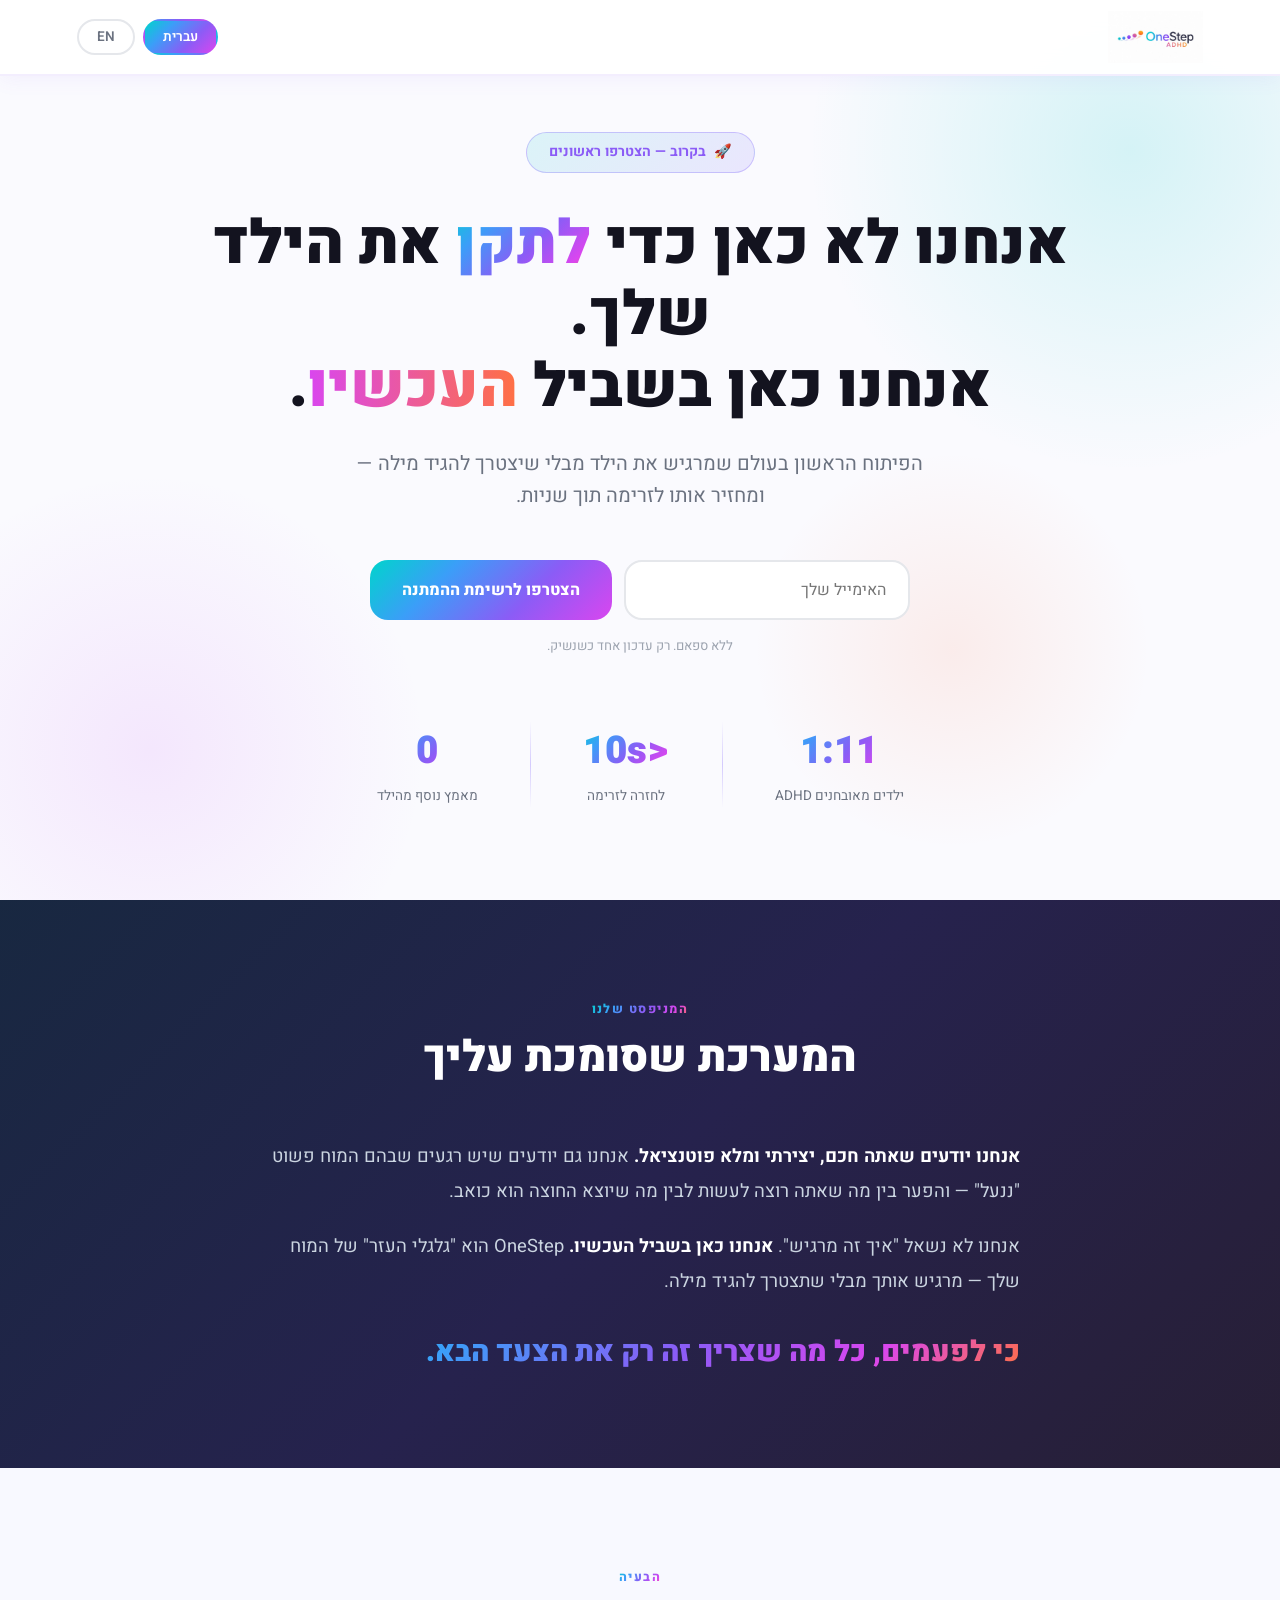
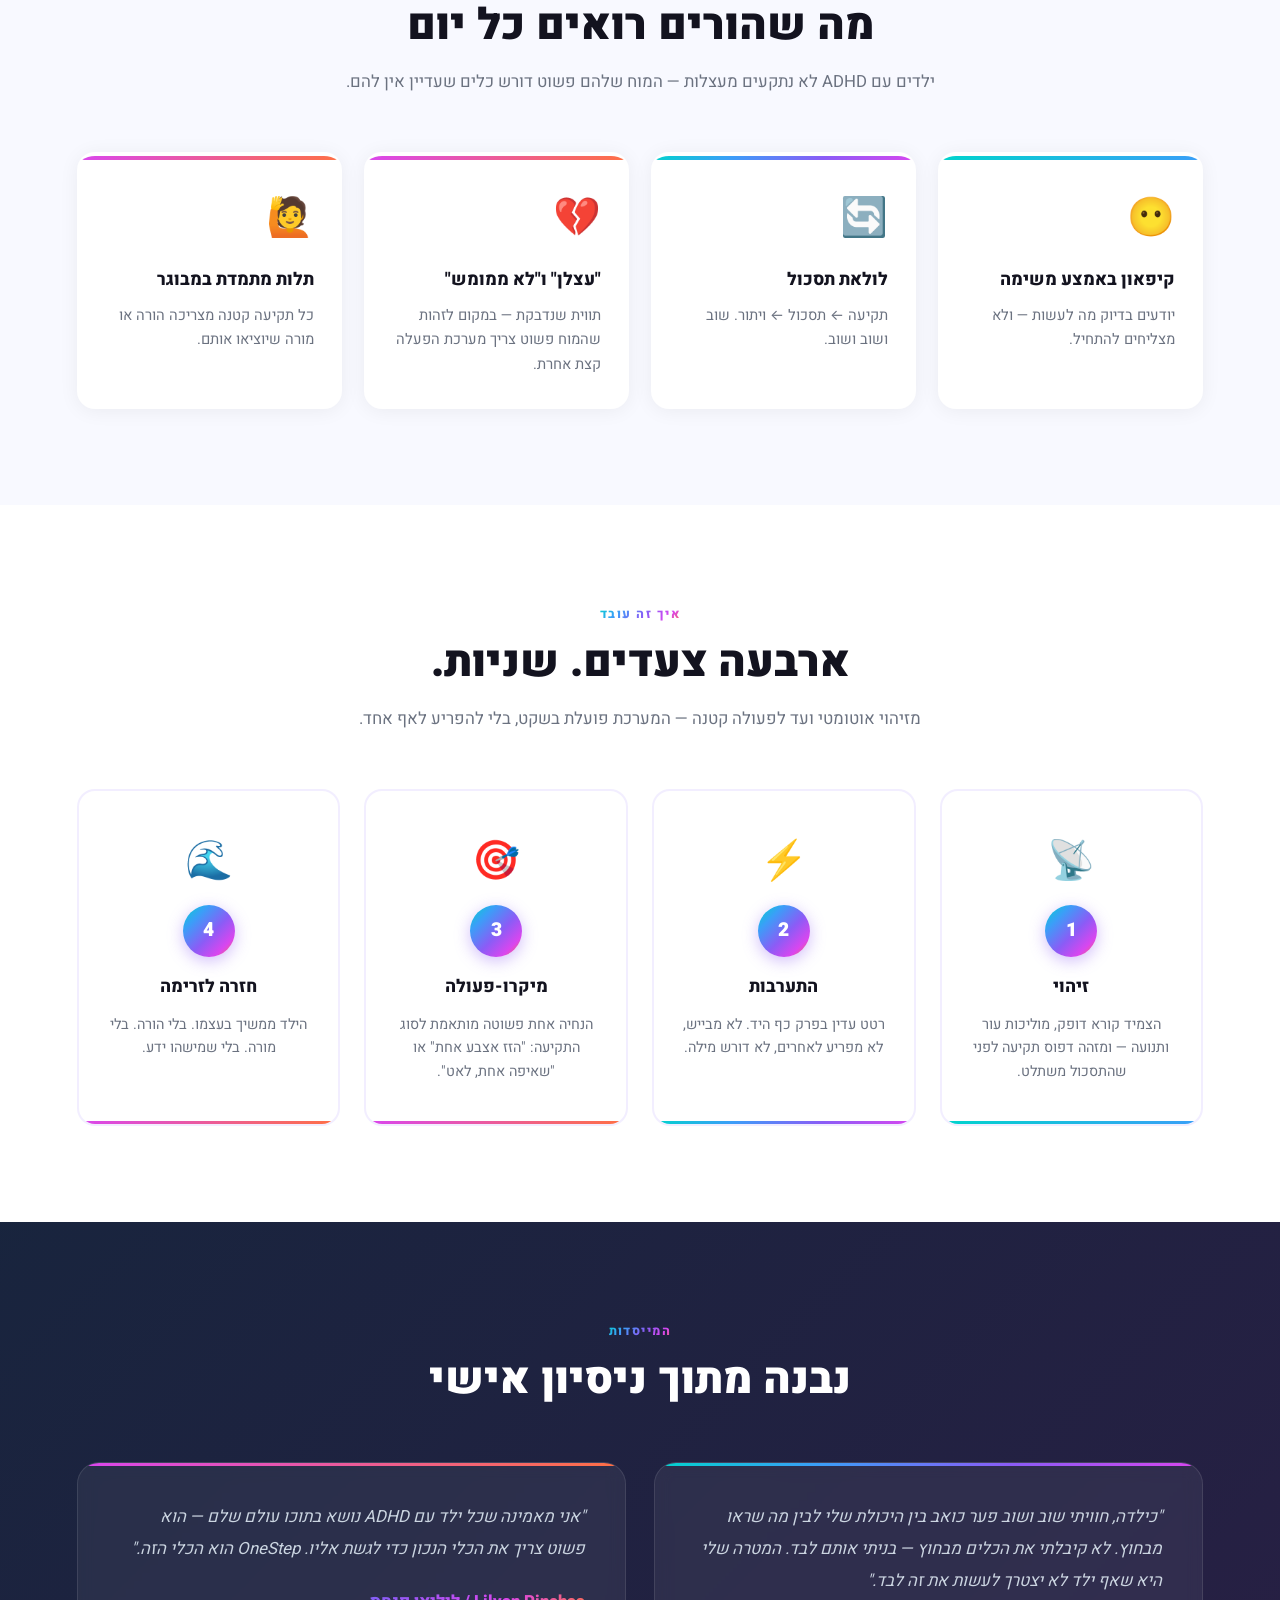
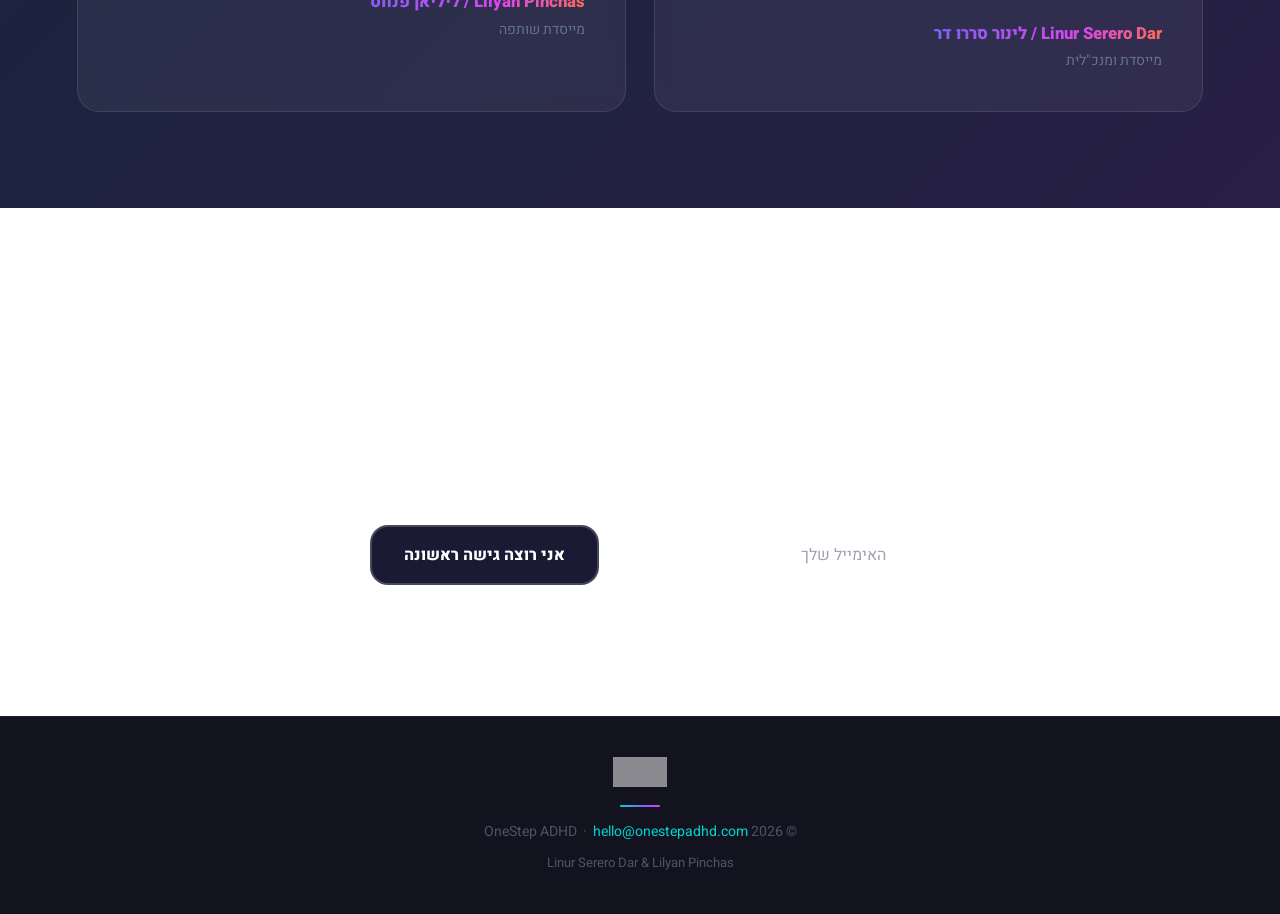
==== website/index.html @ 9c04b4df "Initial commit: OneStep ADHD website and stuckness score algorithm Made-with: Cursor" ====
<!DOCTYPE html>
<html lang="he" dir="rtl">
<head>
  <meta charset="UTF-8" />
  <meta name="viewport" content="width=device-width, initial-scale=1.0" />
  <title>OneStep ADHD — הדחיפה הקטנה שמשנה הכל</title>
  <meta name="description" content="הפיתוח הראשון בעולם שמרגיש את הילד שלך מבלי שיצטרך להגיד מילה." />
  <link rel="preconnect" href="https://fonts.googleapis.com" />
  <link rel="preconnect" href="https://fonts.gstatic.com" crossorigin />
  <link href="https://fonts.googleapis.com/css2?family=Heebo:wght@300;400;600;700;800;900&family=Inter:wght@300;400;600;700;800;900&display=swap" rel="stylesheet" />
  <style>
    *, *::before, *::after { box-sizing: border-box; margin: 0; padding: 0; }

    :root {
      /* Exact logo dot spectrum: teal → blue → purple → magenta → orange */
      --teal:    #00D4CC;
      --blue:    #3B9EF8;
      --purple:  #8B5CF6;
      --magenta: #D946EF;
      --orange:  #FF7043;

      /* Logo text colors */
      --logo-one:  #00D4CC;   /* "One" */
      --logo-step: #2D2D4E;   /* "Step" */
      --logo-adhd: linear-gradient(90deg, #D946EF, #FF7043); /* "ADHD" */

      /* Gradients */
      --grad-main:   linear-gradient(135deg, var(--teal) 0%, var(--blue) 30%, var(--purple) 65%, var(--magenta) 100%);
      --grad-warm:   linear-gradient(135deg, var(--magenta) 0%, var(--orange) 100%);
      --grad-adhd:   linear-gradient(90deg,  var(--magenta), var(--orange));
      --grad-cool:   linear-gradient(135deg, var(--teal) 0%, var(--blue) 100%);
      --grad-text:   linear-gradient(135deg, var(--teal), var(--purple), var(--magenta));
      --grad-full:   linear-gradient(135deg, var(--teal) 0%, var(--blue) 25%, var(--purple) 55%, var(--magenta) 80%, var(--orange) 100%);

      --dark:   #13131F;
      --navy:   #1A1A35;
      --gray:   #6B7280;
      --light:  #F8F9FF;
      --white:  #FFFFFF;
      --radius: 18px;
      --shadow: 0 8px 40px rgba(139,92,246,.22);
    }

    html { scroll-behavior: smooth; }

    body {
      font-family: 'Heebo', 'Inter', sans-serif;
      background: var(--white);
      color: var(--dark);
      line-height: 1.6;
      overflow-x: hidden;
    }

    /* ── UTILS ────────────────────────────── */
    .grad-text {
      background: var(--grad-text);
      -webkit-background-clip: text;
      -webkit-text-fill-color: transparent;
      background-clip: text;
    }
    .adhd-text {
      background: var(--grad-adhd);
      -webkit-background-clip: text;
      -webkit-text-fill-color: transparent;
      background-clip: text;
    }
    .full-text {
      background: var(--grad-full);
      -webkit-background-clip: text;
      -webkit-text-fill-color: transparent;
      background-clip: text;
    }

    /* ── NAV ──────────────────────────────── */
    nav {
      position: fixed; top: 0; left: 0; right: 0;
      background: rgba(255,255,255,.97);
      backdrop-filter: blur(16px);
      border-bottom: 2px solid rgba(139,92,246,.1);
      z-index: 100;
      padding: 0 6%;
      height: 76px;
      display: flex;
      align-items: center;
      justify-content: space-between;
      box-shadow: 0 2px 20px rgba(139,92,246,.08);
    }
    .logo-wrap img { height: 52px; display: block; }
    .lang-toggle { display: flex; gap: 8px; }
    .lang-btn {
      padding: 6px 18px;
      border-radius: 20px;
      border: 2px solid #E5E7EB;
      background: transparent;
      font-size: .85rem;
      cursor: pointer;
      font-family: inherit;
      font-weight: 600;
      transition: all .2s;
      color: var(--gray);
    }
    .lang-btn.active {
      background: var(--grad-main);
      border-color: transparent;
      color: #fff;
    }

    /* ── HERO ─────────────────────────────── */
    .hero {
      min-height: 100vh;
      display: flex;
      flex-direction: column;
      align-items: center;
      justify-content: center;
      text-align: center;
      padding: 120px 6% 80px;
      position: relative;
      overflow: hidden;
      background: #fafafe;
    }

    /* Colourful blobs */
    .hero::before {
      content: '';
      position: absolute;
      width: 700px; height: 700px;
      border-radius: 50%;
      background: radial-gradient(circle, rgba(0,201,200,.15) 0%, transparent 65%);
      top: -200px; right: -200px;
      pointer-events: none;
    }
    .hero::after {
      content: '';
      position: absolute;
      width: 600px; height: 600px;
      border-radius: 50%;
      background: radial-gradient(circle, rgba(200,92,245,.12) 0%, transparent 65%);
      bottom: -150px; left: -150px;
      pointer-events: none;
    }
    .blob-orange {
      position: absolute;
      width: 400px; height: 400px;
      border-radius: 50%;
      background: radial-gradient(circle, rgba(255,112,67,.1) 0%, transparent 70%);
      bottom: 50px; right: 10%;
      pointer-events: none;
    }

    .badge {
      display: inline-flex;
      align-items: center;
      gap: 8px;
      background: linear-gradient(135deg, rgba(0,201,200,.12), rgba(124,92,252,.12));
      border: 1.5px solid rgba(124,92,252,.3);
      border-radius: 30px;
      padding: 8px 22px;
      font-size: .88rem;
      font-weight: 700;
      color: var(--purple);
      margin-bottom: 36px;
      position: relative; z-index: 1;
    }

    h1 {
      font-size: clamp(2.2rem, 5.5vw, 3.8rem);
      font-weight: 900;
      line-height: 1.18;
      max-width: 900px;
      margin-bottom: 24px;
      position: relative; z-index: 1;
    }

    .subtitle {
      font-size: clamp(1.05rem, 2.2vw, 1.25rem);
      color: var(--gray);
      max-width: 620px;
      margin-bottom: 48px;
      font-weight: 400;
      position: relative; z-index: 1;
    }

    /* ── FORM ─────────────────────────────── */
    .waitlist-form {
      display: flex;
      gap: 12px;
      flex-wrap: wrap;
      justify-content: center;
      width: 100%;
      max-width: 540px;
      margin-bottom: 16px;
      position: relative; z-index: 1;
    }
    .waitlist-form input {
      flex: 1;
      min-width: 230px;
      padding: 16px 22px;
      border: 2px solid #E5E7EB;
      border-radius: var(--radius);
      font-size: 1rem;
      font-family: inherit;
      outline: none;
      transition: border-color .2s, box-shadow .2s;
      background: #fff;
      text-align: right;
      direction: rtl;
    }
    .waitlist-form input:focus {
      border-color: var(--purple);
      box-shadow: 0 0 0 4px rgba(124,92,252,.1);
    }
    .btn-primary {
      padding: 16px 32px;
      background: var(--grad-main);
      color: #fff;
      border: none;
      border-radius: var(--radius);
      font-size: 1rem;
      font-weight: 800;
      cursor: pointer;
      font-family: inherit;
      transition: transform .2s, box-shadow .2s;
      white-space: nowrap;
    }
    .btn-primary:hover {
      transform: translateY(-3px);
      box-shadow: 0 10px 30px rgba(124,92,252,.4);
    }
    .form-note { font-size: .82rem; color: #9CA3AF; position: relative; z-index: 1; }

    .success-msg {
      display: none;
      background: linear-gradient(135deg, rgba(0,201,200,.1), rgba(124,92,252,.1));
      border: 1.5px solid rgba(124,92,252,.3);
      color: var(--purple);
      padding: 14px 28px;
      border-radius: var(--radius);
      font-weight: 700;
      margin-top: 12px;
      font-size: .95rem;
      max-width: 480px;
      position: relative; z-index: 1;
    }

    /* Stats */
    .hero-stats {
      display: flex;
      gap: 52px;
      margin-top: 64px;
      flex-wrap: wrap;
      justify-content: center;
      position: relative; z-index: 1;
    }
    .stat { text-align: center; }
    .stat-num {
      font-size: 2.4rem;
      font-weight: 900;
      background: var(--grad-full);
      -webkit-background-clip: text;
      -webkit-text-fill-color: transparent;
      background-clip: text;
    }
    .stat-label { font-size: .85rem; color: var(--gray); margin-top: 4px; }
    .stat-divider {
      width: 1px;
      background: linear-gradient(to bottom, transparent, rgba(124,92,252,.3), transparent);
    }

    /* ── SECTION BASE ─────────────────────── */
    section { padding: 96px 6%; }
    .section-header { max-width: 640px; margin-bottom: 56px; }
    .section-header.center { text-align: center; margin: 0 auto 56px; }
    .section-label {
      display: inline-block;
      font-size: .78rem;
      font-weight: 800;
      letter-spacing: .12em;
      text-transform: uppercase;
      background: var(--grad-full);
      -webkit-background-clip: text;
      -webkit-text-fill-color: transparent;
      background-clip: text;
      margin-bottom: 12px;
    }
    h2 {
      font-size: clamp(1.8rem, 3.5vw, 2.7rem);
      font-weight: 900;
      margin-bottom: 16px;
      line-height: 1.2;
    }
    .section-sub { color: var(--gray); font-size: 1.05rem; line-height: 1.7; }

    /* ── MANIFESTO ────────────────────────── */
    .manifesto {
      background: var(--navy);
      position: relative;
      overflow: hidden;
    }
    .manifesto::before {
      content: '';
      position: absolute; inset: 0;
      background: linear-gradient(135deg,
        rgba(0,201,200,.08) 0%,
        rgba(124,92,252,.12) 50%,
        rgba(255,112,67,.06) 100%);
      pointer-events: none;
    }
    .manifesto h2 { color: #fff; position: relative; z-index: 1; }
    .manifesto .section-header { position: relative; z-index: 1; }
    .manifesto-body {
      max-width: 760px;
      margin: 0 auto;
      position: relative; z-index: 1;
    }
    .manifesto-line {
      font-size: 1.15rem;
      line-height: 1.9;
      color: #CBD5E1;
      margin-bottom: 20px;
    }
    .manifesto-line strong { color: #fff; font-weight: 700; }
    .manifesto-big {
      font-size: clamp(1.3rem, 3vw, 1.8rem);
      font-weight: 900;
      background: var(--grad-full);
      -webkit-background-clip: text;
      -webkit-text-fill-color: transparent;
      background-clip: text;
      display: block;
      margin-top: 32px;
      line-height: 1.4;
    }

    /* ── PROBLEM ──────────────────────────── */
    .problem { background: var(--light); }
    .problem-cards {
      display: grid;
      grid-template-columns: repeat(auto-fit, minmax(250px, 1fr));
      gap: 22px;
    }
    .problem-card {
      background: #fff;
      border-radius: var(--radius);
      padding: 32px 28px;
      box-shadow: 0 2px 20px rgba(0,0,0,.06);
      border-top: 4px solid transparent;
      transition: transform .25s, box-shadow .25s;
      position: relative;
      overflow: hidden;
    }
    .problem-card::before {
      content: '';
      position: absolute;
      top: 0; left: 0; right: 0;
      height: 4px;
    }
    .problem-card:nth-child(1)::before { background: var(--grad-cool); }
    .problem-card:nth-child(2)::before { background: var(--grad-main); }
    .problem-card:nth-child(3)::before { background: var(--grad-adhd); }
    .problem-card:nth-child(4)::before { background: var(--grad-warm); }
    .problem-card:hover { transform: translateY(-6px); box-shadow: var(--shadow); }
    .problem-card .icon { font-size: 2.4rem; margin-bottom: 16px; }
    .problem-card h3 { font-size: 1.1rem; font-weight: 800; margin-bottom: 10px; }
    .problem-card p { font-size: .92rem; color: var(--gray); line-height: 1.65; }

    /* ── HOW IT WORKS ─────────────────────── */
    .how { background: #fff; }
    .steps {
      display: grid;
      grid-template-columns: repeat(auto-fit, minmax(220px, 1fr));
      gap: 24px;
    }
    .step {
      text-align: center;
      padding: 40px 26px;
      border-radius: var(--radius);
      position: relative;
      overflow: hidden;
      background: #fff;
      border: 2px solid rgba(124,92,252,.1);
      transition: transform .25s, box-shadow .25s, border-color .25s;
    }
    .step:hover {
      transform: translateY(-6px);
      box-shadow: var(--shadow);
      border-color: rgba(124,92,252,.3);
    }
    .step::after {
      content: '';
      position: absolute;
      bottom: 0; left: 0; right: 0;
      height: 3px;
    }
    .step:nth-child(1)::after { background: var(--grad-cool); }
    .step:nth-child(2)::after { background: var(--grad-main); }
    .step:nth-child(3)::after { background: var(--grad-adhd); }
    .step:nth-child(4)::after { background: var(--grad-warm); }

    .step-num {
      width: 52px; height: 52px;
      border-radius: 50%;
      background: var(--grad-full);
      color: #fff;
      font-weight: 900;
      font-size: 1.2rem;
      display: flex;
      align-items: center;
      justify-content: center;
      margin: 0 auto 16px;
      box-shadow: 0 4px 16px rgba(139,92,246,.4);
    }
    .step-icon { font-size: 2.4rem; margin-bottom: 12px; }
    .step h3 { font-size: 1.1rem; font-weight: 800; margin-bottom: 12px; }
    .step p { font-size: .9rem; color: var(--gray); line-height: 1.65; }

    /* ── FOUNDERS ─────────────────────────── */
    .founders {
      background: var(--navy);
      position: relative;
      overflow: hidden;
    }
    .founders::before {
      content: '';
      position: absolute; inset: 0;
      background: linear-gradient(135deg,
        rgba(0,201,200,.06) 0%,
        rgba(200,92,245,.08) 100%);
      pointer-events: none;
    }
    .founders h2 { color: #fff; }
    .founders .section-header { position: relative; z-index: 1; }
    .founders-grid {
      display: grid;
      grid-template-columns: repeat(auto-fit, minmax(320px, 1fr));
      gap: 28px;
      position: relative; z-index: 1;
    }
    .founder-card {
      background: rgba(255,255,255,.06);
      border: 1px solid rgba(255,255,255,.1);
      border-radius: 22px;
      padding: 38px 40px;
      backdrop-filter: blur(8px);
      transition: transform .25s, background .25s;
      position: relative;
      overflow: hidden;
    }
    .founder-card::before {
      content: '';
      position: absolute;
      top: 0; left: 0; right: 0;
      height: 3px;
      background: var(--grad-main);
    }
    .founder-card:last-child::before {
      background: var(--grad-warm);
    }
    .founder-card:hover { transform: translateY(-4px); background: rgba(255,255,255,.09); }
    .founder-quote {
      font-size: 1.05rem;
      line-height: 1.9;
      color: #CBD5E1;
      font-style: italic;
      margin-bottom: 24px;
    }
    .founder-name {
      font-weight: 800;
      font-size: 1.05rem;
      background: var(--grad-full);
      -webkit-background-clip: text;
      -webkit-text-fill-color: transparent;
      background-clip: text;
    }
    .founder-title { font-size: .88rem; color: #64748B; margin-top: 3px; }

    /* ── CTA ──────────────────────────────── */
    .cta {
      position: relative;
      overflow: hidden;
      text-align: center;
    }
    .cta-bg {
      position: absolute; inset: 0;
      background: var(--grad-full);
      z-index: 0;
    }
    .cta-bg::after {
      content: '';
      position: absolute; inset: 0;
      background: radial-gradient(ellipse at center, rgba(255,255,255,.08) 0%, transparent 70%);
    }
    .cta > * { position: relative; z-index: 1; }
    .cta h2 { color: #fff; }
    .cta .section-sub { color: rgba(255,255,255,.8); max-width: 500px; margin: 0 auto 44px; }
    .cta .waitlist-form { margin: 0 auto 14px; }
    .cta .waitlist-form input {
      border-color: rgba(255,255,255,.9);
      background: rgba(255,255,255,.95);
      color: var(--dark);
    }
    .cta .waitlist-form input::placeholder { color: #9CA3AF; }
    .cta .waitlist-form input:focus {
      border-color: #fff;
      box-shadow: 0 0 0 4px rgba(255,255,255,.3);
      background: #fff;
    }
    .cta .btn-primary {
      background: var(--navy);
      color: #fff;
      border: 2px solid rgba(255,255,255,.2);
    }
    .cta .btn-primary:hover {
      background: #fff;
      color: var(--purple);
      box-shadow: 0 10px 30px rgba(0,0,0,.25);
    }
    .cta .form-note { color: rgba(255,255,255,.55); }

    /* ── FOOTER ───────────────────────────── */
    footer {
      background: var(--dark);
      color: #4B5563;
      text-align: center;
      padding: 40px 6%;
      font-size: .88rem;
      border-top: 1px solid rgba(255,255,255,.05);
    }
    footer a { color: var(--teal); text-decoration: none; }
    .footer-logo {
      height: 30px;
      margin: 0 auto 18px;
      display: block;
      filter: brightness(0) invert(1);
      opacity: .5;
    }
    .footer-divider {
      width: 40px; height: 2px;
      background: var(--grad-main);
      margin: 14px auto;
      border-radius: 2px;
    }

    /* ── LTR (English) ────────────────────── */
    body.en { direction: ltr; font-family: 'Inter', 'Heebo', sans-serif; }
    body.en .waitlist-form input { text-align: left; direction: ltr; }

    /* ── RESPONSIVE ───────────────────────── */
    @media (max-width: 640px) {
      .waitlist-form { flex-direction: column; }
      .waitlist-form input, .btn-primary { width: 100%; min-width: unset; }
      .founder-card { padding: 28px 22px; }
      .hero-stats { gap: 24px; }
      .stat-divider { display: none; }
      section { padding: 72px 5%; }
      h1 { font-size: 2rem; }
    }
  </style>
</head>
<body>

<!-- NAV -->
<nav>
  <a class="logo-wrap" href="#"><img src="logo.png" alt="OneStep ADHD" /></a>
  <div class="lang-toggle">
    <button class="lang-btn active" id="btn-he" onclick="setLang('he')">עברית</button>
    <button class="lang-btn" id="btn-en" onclick="setLang('en')">EN</button>
  </div>
</nav>

<!-- HERO -->
<section class="hero">
  <div class="blob-orange"></div>

  <div class="badge">
    🚀 <span class="t" data-he="בקרוב — הצטרפו ראשונים" data-en="Coming Soon — Be First"></span>
  </div>

  <h1>
    <span class="t"
      data-he='אנחנו לא כאן כדי <span class="full-text">לתקן</span> את הילד שלך.<br>אנחנו כאן בשביל <span class="adhd-text">העכשיו</span>.'
      data-en='We&rsquo;re not here to <span class="full-text">fix</span> your child.<br>We&rsquo;re here for the <span class="adhd-text">now</span>.'>
    </span>
  </h1>

  <p class="subtitle t"
     data-he="הפיתוח הראשון בעולם שמרגיש את הילד מבלי שיצטרך להגיד מילה — ומחזיר אותו לזרימה תוך שניות."
     data-en="The world's first wearable that senses your child's cognitive state without a word — and brings them back to flow in seconds."></p>

  <form class="waitlist-form" onsubmit="submitForm(event,'hero-success','email-hero')">
    <input type="email" id="email-hero" required class="t"
           data-he-placeholder="האימייל שלך"
           data-en-placeholder="Your email address"
           placeholder="האימייל שלך" />
    <button type="submit" class="btn-primary t"
            data-he="הצטרפו לרשימת ההמתנה"
            data-en="Join the Waitlist"></button>
  </form>
  <div class="success-msg t" id="hero-success" style="margin:0 auto;"
       data-he="תודה! נעדכן אותך ראשון/ה כשנשיק 🎉"
       data-en="You're on the list! 🎉"></div>
  <p class="form-note t"
     data-he="ללא ספאם. רק עדכון אחד כשנשיק."
     data-en="No spam. One email when we launch."></p>

  <div class="hero-stats">
    <div class="stat">
      <div class="stat-num">1:11</div>
      <div class="stat-label t" data-he="ילדים מאובחנים ADHD" data-en="children diagnosed with ADHD"></div>
    </div>
    <div class="stat-divider"></div>
    <div class="stat">
      <div class="stat-num">&lt;10s</div>
      <div class="stat-label t" data-he="לחזרה לזרימה" data-en="back to flow"></div>
    </div>
    <div class="stat-divider"></div>
    <div class="stat">
      <div class="stat-num">0</div>
      <div class="stat-label t" data-he="מאמץ נוסף מהילד" data-en="extra effort from your child"></div>
    </div>
  </div>
</section>

<!-- MANIFESTO -->
<section class="manifesto">
  <div class="section-header center">
    <div class="section-label t" data-he="המניפסט שלנו" data-en="Our Manifesto"></div>
    <h2 class="t" data-he="המערכת שסומכת עליך" data-en="The System That Trusts You"></h2>
  </div>
  <div class="manifesto-body">
    <p class="manifesto-line t"
       data-he='<strong>אנחנו יודעים שאתה חכם, יצירתי ומלא פוטנציאל.</strong> אנחנו גם יודעים שיש רגעים שבהם המוח פשוט "ננעל" — והפער בין מה שאתה רוצה לעשות לבין מה שיוצא החוצה הוא כואב.'
       data-en='<strong>We know you are smart, creative, and full of potential.</strong> We also know there are moments when the brain simply locks up — and the gap between what you want to do and what comes out is painful.'></p>
    <p class="manifesto-line t"
       data-he='אנחנו לא נשאל "איך זה מרגיש". <strong>אנחנו כאן בשביל העכשיו.</strong> OneStep הוא "גלגלי העזר" של המוח שלך — מרגיש אותך מבלי שתצטרך להגיד מילה.'
       data-en='We won&rsquo;t ask "how does that feel." <strong>We are here for the now.</strong> OneStep is the training wheels for your brain — sensing you without a single word.'></p>
    <span class="manifesto-big t"
       data-he="כי לפעמים, כל מה שצריך זה רק את הצעד הבא."
       data-en="Because sometimes, all you need is just the next step."></span>
  </div>
</section>

<!-- PROBLEM -->
<section class="problem">
  <div class="section-header center">
    <div class="section-label t" data-he="הבעיה" data-en="The Problem"></div>
    <h2 class="t" data-he="מה שהורים רואים כל יום" data-en="What Parents See Every Day"></h2>
    <p class="section-sub t"
       data-he="ילדים עם ADHD לא נתקעים מעצלות — המוח שלהם פשוט דורש כלים שעדיין אין להם."
       data-en="Children with ADHD don't get stuck from laziness — their brain simply needs tools it doesn't yet have."></p>
  </div>
  <div class="problem-cards">
    <div class="problem-card">
      <div class="icon">😶</div>
      <h3 class="t" data-he="קיפאון באמצע משימה" data-en="Freeze mid-task"></h3>
      <p class="t" data-he="יודעים בדיוק מה לעשות — ולא מצליחים להתחיל." data-en="Know exactly what to do — but cannot start."></p>
    </div>
    <div class="problem-card">
      <div class="icon">🔄</div>
      <h3 class="t" data-he="לולאת תסכול" data-en="The frustration loop"></h3>
      <p class="t" data-he="תקיעה ← תסכול ← ויתור. שוב ושוב ושוב." data-en="Stuck → frustrated → give up. Over and over."></p>
    </div>
    <div class="problem-card">
      <div class="icon">💔</div>
      <h3 class="t" data-he='"עצלן" ו"לא ממומש"' data-en='"Lazy" and "unrealized"'></h3>
      <p class="t" data-he='תווית שנדבקת — במקום לזהות שהמוח פשוט צריך מערכת הפעלה קצת אחרת.' data-en='A label that sticks — instead of recognizing the brain just needs a different operating system.'></p>
    </div>
    <div class="problem-card">
      <div class="icon">🙋</div>
      <h3 class="t" data-he="תלות מתמדת במבוגר" data-en="Constant adult dependence"></h3>
      <p class="t" data-he="כל תקיעה קטנה מצריכה הורה או מורה שיוציאו אותם." data-en="Every small stuck moment needs a parent or teacher to pull them out."></p>
    </div>
  </div>
</section>

<!-- HOW IT WORKS -->
<section class="how">
  <div class="section-header center">
    <div class="section-label t" data-he="איך זה עובד" data-en="How It Works"></div>
    <h2 class="t" data-he="ארבעה צעדים. שניות." data-en="Four steps. Seconds."></h2>
    <p class="section-sub t"
       data-he="מזיהוי אוטומטי ועד לפעולה קטנה — המערכת פועלת בשקט, בלי להפריע לאף אחד."
       data-en="From automatic detection to a micro-action — the system works quietly without disturbing anyone."></p>
  </div>
  <div class="steps">
    <div class="step">
      <div class="step-icon">📡</div>
      <div class="step-num">1</div>
      <h3 class="t" data-he="זיהוי" data-en="Detect"></h3>
      <p class="t"
         data-he="הצמיד קורא דופק, מוליכות עור ותנועה — ומזהה דפוס תקיעה לפני שהתסכול משתלט."
         data-en="The wristband reads heart rate, skin conductance and movement — detecting stuckness before frustration takes over."></p>
    </div>
    <div class="step">
      <div class="step-icon">⚡</div>
      <div class="step-num">2</div>
      <h3 class="t" data-he="התערבות" data-en="Interrupt"></h3>
      <p class="t"
         data-he="רטט עדין בפרק כף היד. לא מבייש, לא מפריע לאחרים, לא דורש מילה."
         data-en="A gentle wrist vibration. Discreet, private, requires no words."></p>
    </div>
    <div class="step">
      <div class="step-icon">🎯</div>
      <div class="step-num">3</div>
      <h3 class="t" data-he="מיקרו-פעולה" data-en="Micro-action"></h3>
      <p class="t"
         data-he='הנחיה אחת פשוטה מותאמת לסוג התקיעה: "הזז אצבע אחת" או "שאיפה אחת, לאט".'
         data-en='One cue matched to the stuckness type: "move one finger" or "one slow breath."'></p>
    </div>
    <div class="step">
      <div class="step-icon">🌊</div>
      <div class="step-num">4</div>
      <h3 class="t" data-he="חזרה לזרימה" data-en="Back to flow"></h3>
      <p class="t"
         data-he="הילד ממשיך בעצמו. בלי הורה. בלי מורה. בלי שמישהו ידע."
         data-en="The child continues on their own. No parent, no teacher, no one needs to know."></p>
    </div>
  </div>
</section>

<!-- FOUNDERS -->
<section class="founders">
  <div class="section-header center">
    <div class="section-label t" data-he="המייסדות" data-en="The Founders"></div>
    <h2 class="t" data-he="נבנה מתוך ניסיון אישי" data-en="Built from personal experience"></h2>
  </div>
  <div class="founders-grid">
    <div class="founder-card">
      <p class="founder-quote t"
         data-he='"כילדה, חוויתי שוב ושוב פער כואב בין היכולת שלי לבין מה שראו מבחוץ. לא קיבלתי את הכלים מבחוץ — בניתי אותם לבד. המטרה שלי היא שאף ילד לא יצטרך לעשות את זה לבד."'
         data-en='"As a child, I felt a painful gap between my abilities and what others saw. I never got the tools from outside — I built them myself. My goal: no child should ever have to do that alone."'></p>
      <div class="founder-name">Linur Serero Dar / לינור סררו דר</div>
      <div class="founder-title t" data-he="מייסדת ומנכ&quot;לית" data-en="Co-founder &amp; CEO"></div>
    </div>
    <div class="founder-card">
      <p class="founder-quote t"
         data-he='"אני מאמינה שכל ילד עם ADHD נושא בתוכו עולם שלם — הוא פשוט צריך את הכלי הנכון כדי לגשת אליו. OneStep הוא הכלי הזה."'
         data-en='"I believe every child with ADHD carries a whole world inside — they just need the right tool to access it. OneStep is that tool."'></p>
      <div class="founder-name">Lilyan Pinchas / ליליאן פנחס</div>
      <div class="founder-title t" data-he="מייסדת שותפה" data-en="Co-founder"></div>
    </div>
  </div>
</section>

<!-- CTA -->
<section class="cta">
  <div class="cta-bg"></div>
  <div class="section-header center" style="margin-bottom:36px;">
    <h2 class="t" style="color:#fff;"
        data-he="אנחנו לא מבקשים מהילד להתאמץ יותר."
        data-en="We don't ask your child to try harder."></h2>
    <p class="section-sub t"
       data-he="אנחנו נותנים לו מערכת שעובדת גם כשהוא לא מצליח. הצטרפו לרשימת ההמתנה."
       data-en="We give them a system that works even when they can't. Join the waitlist."></p>
  </div>
  <form class="waitlist-form" onsubmit="submitForm(event,'cta-success','email-cta')">
    <input type="email" id="email-cta" required class="t"
           data-he-placeholder="האימייל שלך"
           data-en-placeholder="Your email address"
           placeholder="האימייל שלך" />
    <button type="submit" class="btn-primary t"
            data-he="אני רוצה גישה ראשונה"
            data-en="I want first access"></button>
  </form>
  <div class="success-msg t" id="cta-success" style="margin:0 auto;"
       data-he="נרשמת! נחזור אליך בקרוב 🎉"
       data-en="You're on the list! 🎉"></div>
  <p class="form-note t"
     data-he="ללא ספאם. רק עדכון אחד כשנשיק."
     data-en="No spam. One email when we launch."></p>
</section>

<!-- FOOTER -->
<footer>
  <img src="logo.png" alt="OneStep ADHD" class="footer-logo" />
  <div class="footer-divider"></div>
  <p>© 2026 OneStep ADHD &nbsp;·&nbsp;
     <a href="mailto:hello@onestepadhd.com">hello@onestepadhd.com</a>
  </p>
  <p style="margin-top:10px; font-size:.82rem;">
    Linur Serero Dar &amp; Lilyan Pinchas
  </p>
</footer>

<script>
  let currentLang = 'he';

  function setLang(lang) {
    currentLang = lang;
    document.documentElement.setAttribute('lang', lang);
    document.documentElement.setAttribute('dir', lang === 'he' ? 'rtl' : 'ltr');
    document.body.classList.toggle('en', lang === 'en');
    document.getElementById('btn-he').classList.toggle('active', lang === 'he');
    document.getElementById('btn-en').classList.toggle('active', lang === 'en');
    document.querySelectorAll('.t').forEach(el => {
      const txt = el.getAttribute('data-' + lang);
      if (txt !== null) el.innerHTML = txt;
      const ph = el.getAttribute('data-' + lang + '-placeholder');
      if (ph) el.placeholder = ph;
    });
  }

  function submitForm(e, successId, emailId) {
    e.preventDefault();
    const FORMSPREE_ID = 'YOUR_FORM_ID';
    const email = document.getElementById(emailId).value;
    fetch(`https://formspree.io/f/${FORMSPREE_ID}`, {
      method: 'POST',
      headers: { 'Content-Type': 'application/json', 'Accept': 'application/json' },
      body: JSON.stringify({ email, lang: currentLang })
    }).catch(() => {});
    const msg = document.getElementById(successId);
    msg.innerHTML = msg.getAttribute('data-' + currentLang);
    msg.style.display = 'block';
    document.getElementById(emailId).value = '';
  }

  setLang('he');
</script>
</body>
</html>
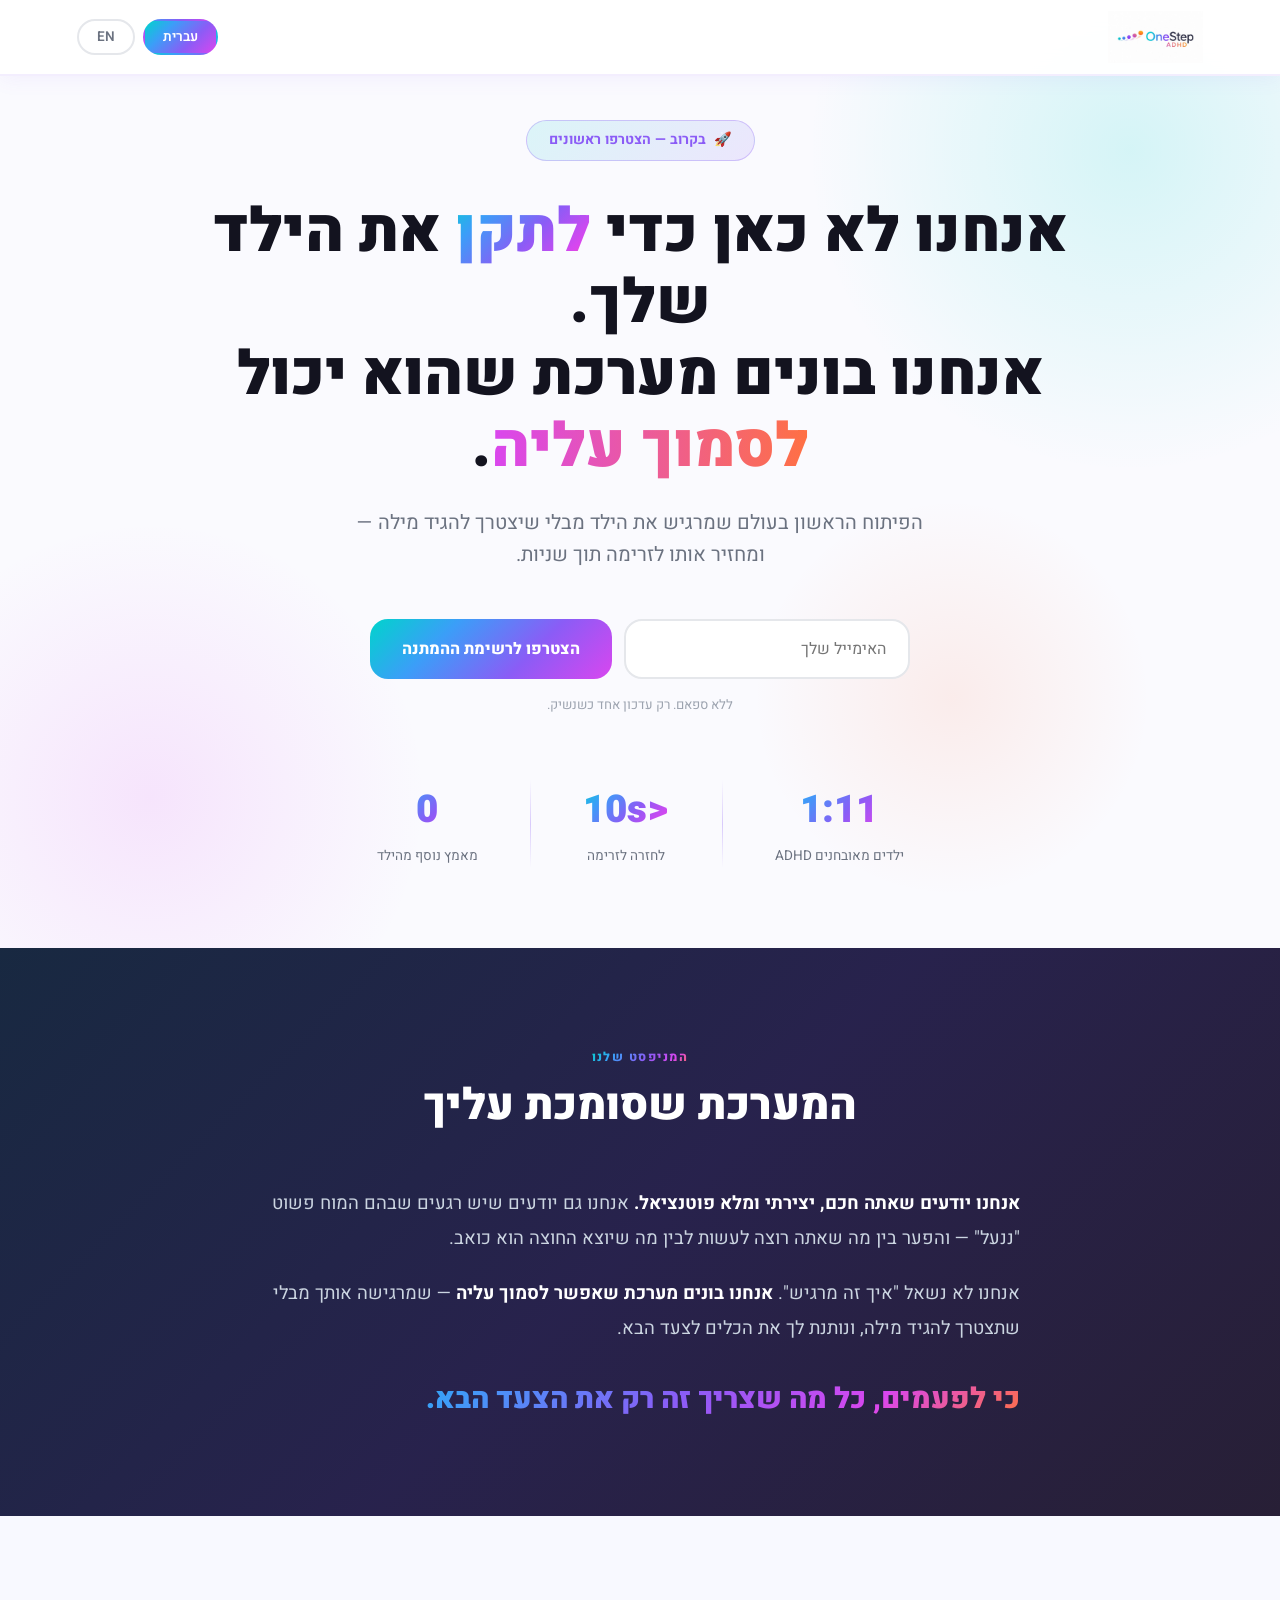
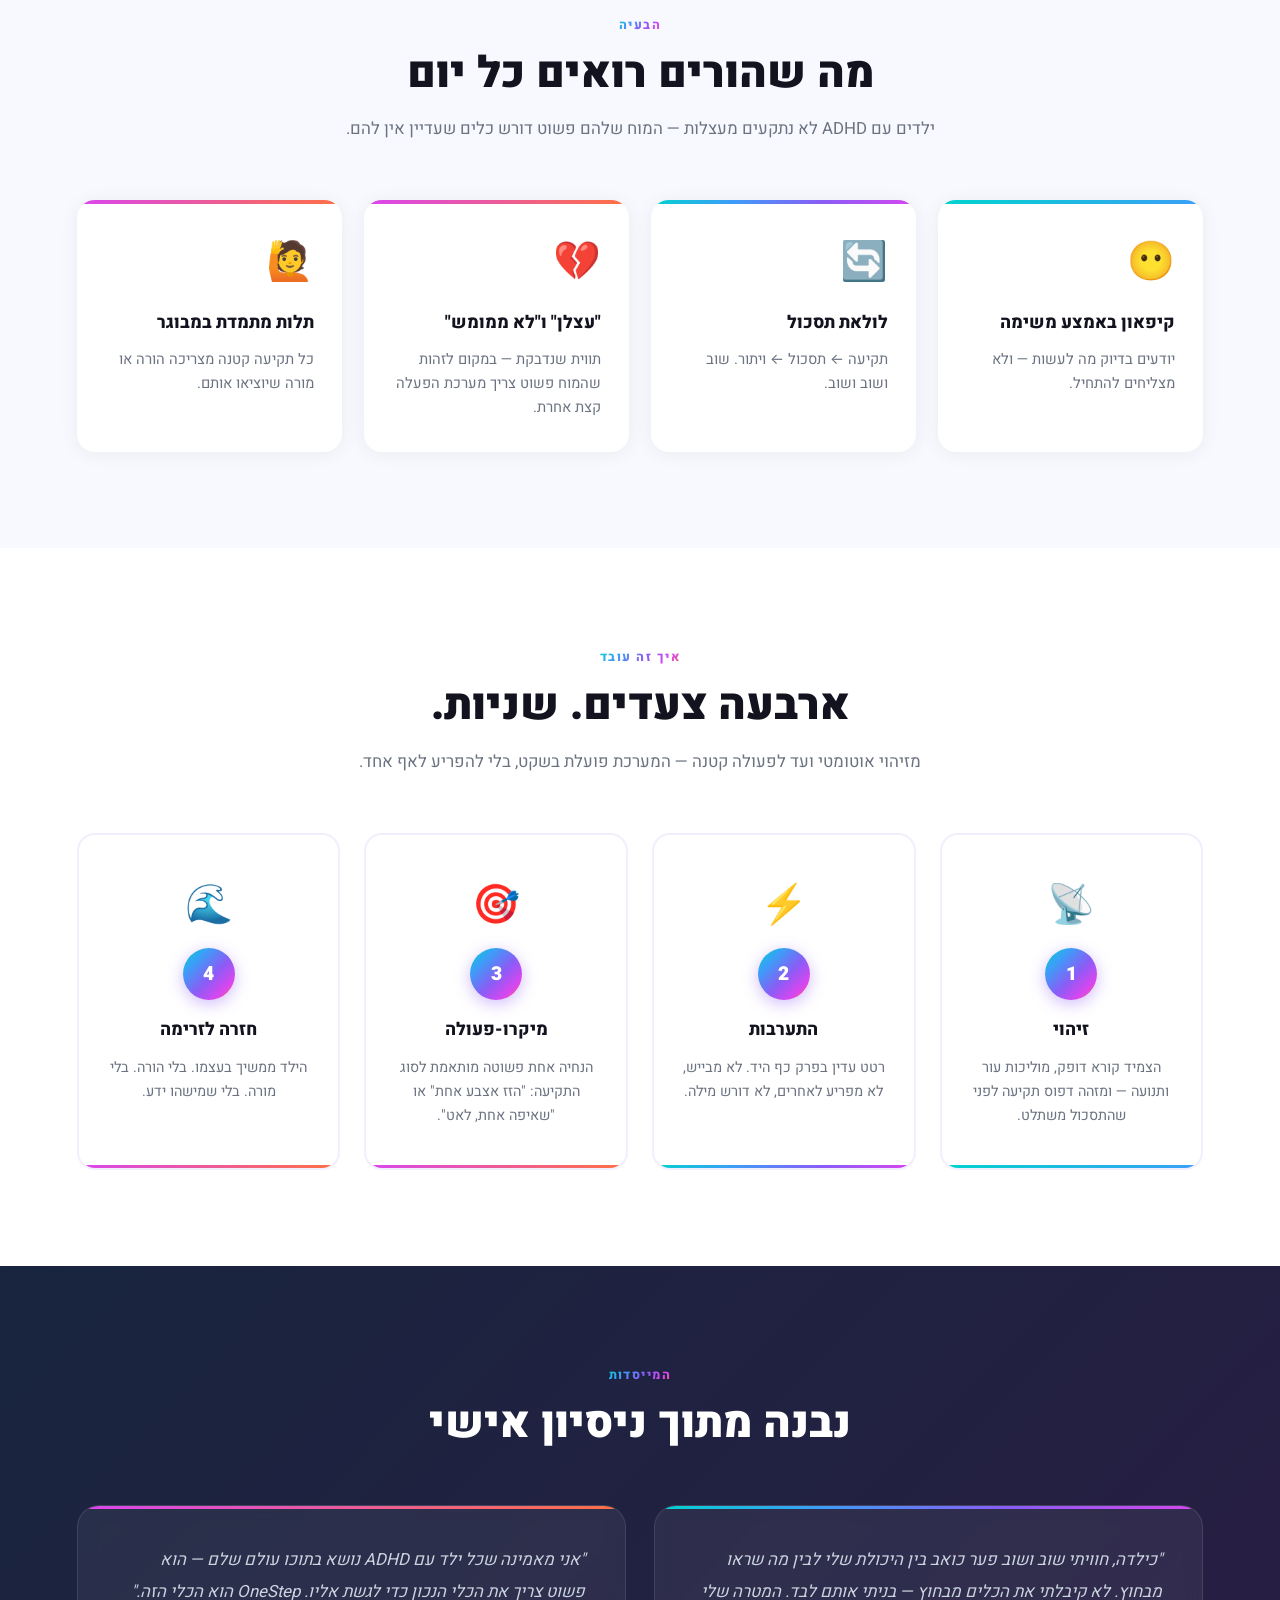
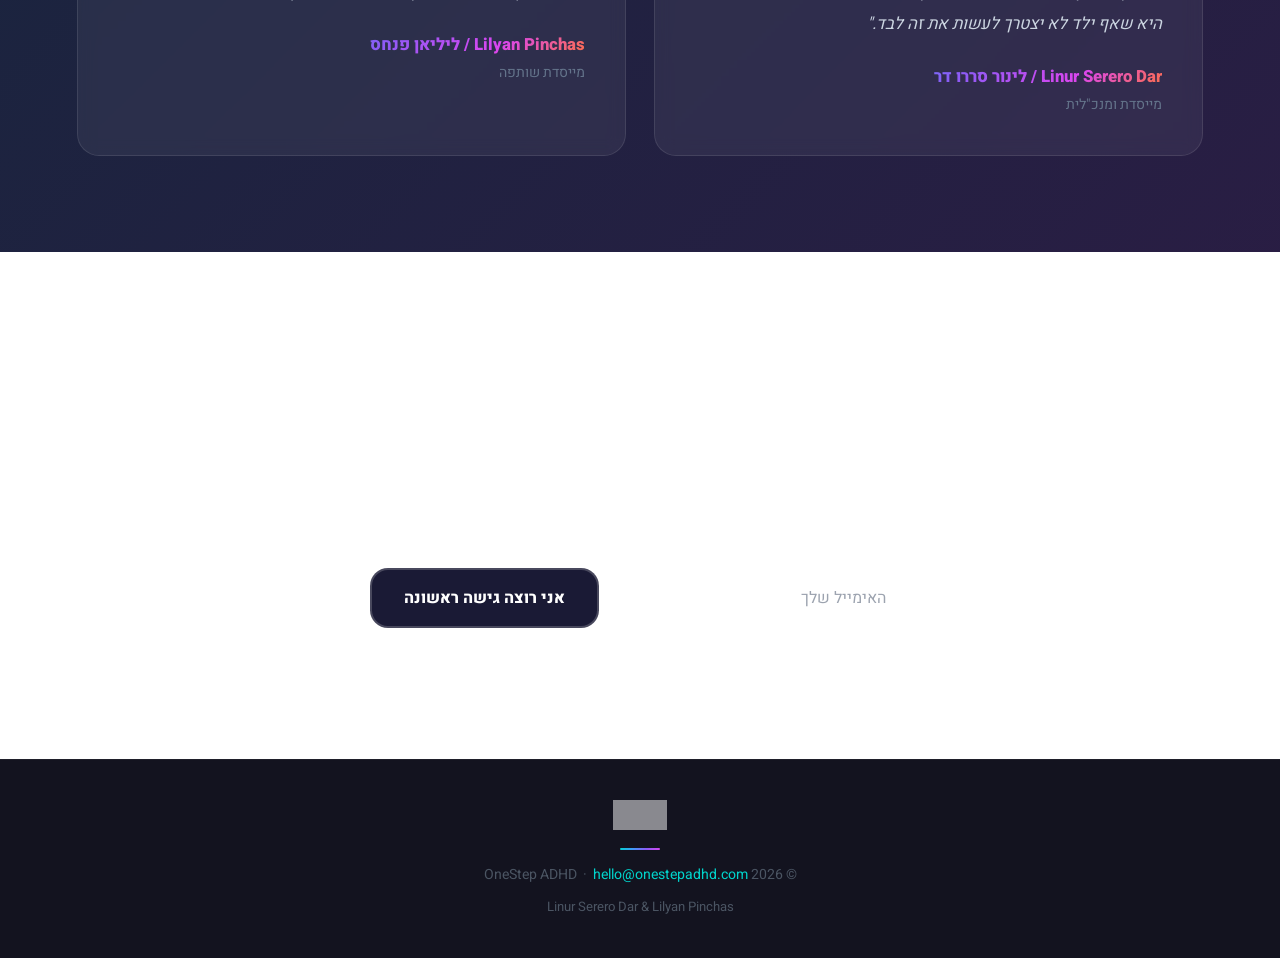
==== commit ba41d303: "Refactor website: split CSS and JS into separate files, update hero headline Made-with: Cursor" ====
--- a/website/index.html
+++ b/website/index.html
@@ -8,568 +8,22 @@
   <link rel="preconnect" href="https://fonts.googleapis.com" />
   <link rel="preconnect" href="https://fonts.gstatic.com" crossorigin />
   <link href="https://fonts.googleapis.com/css2?family=Heebo:wght@300;400;600;700;800;900&family=Inter:wght@300;400;600;700;800;900&display=swap" rel="stylesheet" />
-  <style>
-    *, *::before, *::after { box-sizing: border-box; margin: 0; padding: 0; }
-
-    :root {
-      /* Exact logo dot spectrum: teal → blue → purple → magenta → orange */
-      --teal:    #00D4CC;
-      --blue:    #3B9EF8;
-      --purple:  #8B5CF6;
-      --magenta: #D946EF;
-      --orange:  #FF7043;
-
-      /* Logo text colors */
-      --logo-one:  #00D4CC;   /* "One" */
-      --logo-step: #2D2D4E;   /* "Step" */
-      --logo-adhd: linear-gradient(90deg, #D946EF, #FF7043); /* "ADHD" */
-
-      /* Gradients */
-      --grad-main:   linear-gradient(135deg, var(--teal) 0%, var(--blue) 30%, var(--purple) 65%, var(--magenta) 100%);
-      --grad-warm:   linear-gradient(135deg, var(--magenta) 0%, var(--orange) 100%);
-      --grad-adhd:   linear-gradient(90deg,  var(--magenta), var(--orange));
-      --grad-cool:   linear-gradient(135deg, var(--teal) 0%, var(--blue) 100%);
-      --grad-text:   linear-gradient(135deg, var(--teal), var(--purple), var(--magenta));
-      --grad-full:   linear-gradient(135deg, var(--teal) 0%, var(--blue) 25%, var(--purple) 55%, var(--magenta) 80%, var(--orange) 100%);
-
-      --dark:   #13131F;
-      --navy:   #1A1A35;
-      --gray:   #6B7280;
-      --light:  #F8F9FF;
-      --white:  #FFFFFF;
-      --radius: 18px;
-      --shadow: 0 8px 40px rgba(139,92,246,.22);
-    }
-
-    html { scroll-behavior: smooth; }
-
-    body {
-      font-family: 'Heebo', 'Inter', sans-serif;
-      background: var(--white);
-      color: var(--dark);
-      line-height: 1.6;
-      overflow-x: hidden;
-    }
-
-    /* ── UTILS ────────────────────────────── */
-    .grad-text {
-      background: var(--grad-text);
-      -webkit-background-clip: text;
-      -webkit-text-fill-color: transparent;
-      background-clip: text;
-    }
-    .adhd-text {
-      background: var(--grad-adhd);
-      -webkit-background-clip: text;
-      -webkit-text-fill-color: transparent;
-      background-clip: text;
-    }
-    .full-text {
-      background: var(--grad-full);
-      -webkit-background-clip: text;
-      -webkit-text-fill-color: transparent;
-      background-clip: text;
-    }
-
-    /* ── NAV ──────────────────────────────── */
-    nav {
-      position: fixed; top: 0; left: 0; right: 0;
-      background: rgba(255,255,255,.97);
-      backdrop-filter: blur(16px);
-      border-bottom: 2px solid rgba(139,92,246,.1);
-      z-index: 100;
-      padding: 0 6%;
-      height: 76px;
-      display: flex;
-      align-items: center;
-      justify-content: space-between;
-      box-shadow: 0 2px 20px rgba(139,92,246,.08);
-    }
-    .logo-wrap img { height: 52px; display: block; }
-    .lang-toggle { display: flex; gap: 8px; }
-    .lang-btn {
-      padding: 6px 18px;
-      border-radius: 20px;
-      border: 2px solid #E5E7EB;
-      background: transparent;
-      font-size: .85rem;
-      cursor: pointer;
-      font-family: inherit;
-      font-weight: 600;
-      transition: all .2s;
-      color: var(--gray);
-    }
-    .lang-btn.active {
-      background: var(--grad-main);
-      border-color: transparent;
-      color: #fff;
-    }
-
-    /* ── HERO ─────────────────────────────── */
-    .hero {
-      min-height: 100vh;
-      display: flex;
-      flex-direction: column;
-      align-items: center;
-      justify-content: center;
-      text-align: center;
-      padding: 120px 6% 80px;
-      position: relative;
-      overflow: hidden;
-      background: #fafafe;
-    }
-
-    /* Colourful blobs */
-    .hero::before {
-      content: '';
-      position: absolute;
-      width: 700px; height: 700px;
-      border-radius: 50%;
-      background: radial-gradient(circle, rgba(0,201,200,.15) 0%, transparent 65%);
-      top: -200px; right: -200px;
-      pointer-events: none;
-    }
-    .hero::after {
-      content: '';
-      position: absolute;
-      width: 600px; height: 600px;
-      border-radius: 50%;
-      background: radial-gradient(circle, rgba(200,92,245,.12) 0%, transparent 65%);
-      bottom: -150px; left: -150px;
-      pointer-events: none;
-    }
-    .blob-orange {
-      position: absolute;
-      width: 400px; height: 400px;
-      border-radius: 50%;
-      background: radial-gradient(circle, rgba(255,112,67,.1) 0%, transparent 70%);
-      bottom: 50px; right: 10%;
-      pointer-events: none;
-    }
-
-    .badge {
-      display: inline-flex;
-      align-items: center;
-      gap: 8px;
-      background: linear-gradient(135deg, rgba(0,201,200,.12), rgba(124,92,252,.12));
-      border: 1.5px solid rgba(124,92,252,.3);
-      border-radius: 30px;
-      padding: 8px 22px;
-      font-size: .88rem;
-      font-weight: 700;
-      color: var(--purple);
-      margin-bottom: 36px;
-      position: relative; z-index: 1;
-    }
-
-    h1 {
-      font-size: clamp(2.2rem, 5.5vw, 3.8rem);
-      font-weight: 900;
-      line-height: 1.18;
-      max-width: 900px;
-      margin-bottom: 24px;
-      position: relative; z-index: 1;
-    }
-
-    .subtitle {
-      font-size: clamp(1.05rem, 2.2vw, 1.25rem);
-      color: var(--gray);
-      max-width: 620px;
-      margin-bottom: 48px;
-      font-weight: 400;
-      position: relative; z-index: 1;
-    }
-
-    /* ── FORM ─────────────────────────────── */
-    .waitlist-form {
-      display: flex;
-      gap: 12px;
-      flex-wrap: wrap;
-      justify-content: center;
-      width: 100%;
-      max-width: 540px;
-      margin-bottom: 16px;
-      position: relative; z-index: 1;
-    }
-    .waitlist-form input {
-      flex: 1;
-      min-width: 230px;
-      padding: 16px 22px;
-      border: 2px solid #E5E7EB;
-      border-radius: var(--radius);
-      font-size: 1rem;
-      font-family: inherit;
-      outline: none;
-      transition: border-color .2s, box-shadow .2s;
-      background: #fff;
-      text-align: right;
-      direction: rtl;
-    }
-    .waitlist-form input:focus {
-      border-color: var(--purple);
-      box-shadow: 0 0 0 4px rgba(124,92,252,.1);
-    }
-    .btn-primary {
-      padding: 16px 32px;
-      background: var(--grad-main);
-      color: #fff;
-      border: none;
-      border-radius: var(--radius);
-      font-size: 1rem;
-      font-weight: 800;
-      cursor: pointer;
-      font-family: inherit;
-      transition: transform .2s, box-shadow .2s;
-      white-space: nowrap;
-    }
-    .btn-primary:hover {
-      transform: translateY(-3px);
-      box-shadow: 0 10px 30px rgba(124,92,252,.4);
-    }
-    .form-note { font-size: .82rem; color: #9CA3AF; position: relative; z-index: 1; }
-
-    .success-msg {
-      display: none;
-      background: linear-gradient(135deg, rgba(0,201,200,.1), rgba(124,92,252,.1));
-      border: 1.5px solid rgba(124,92,252,.3);
-      color: var(--purple);
-      padding: 14px 28px;
-      border-radius: var(--radius);
-      font-weight: 700;
-      margin-top: 12px;
-      font-size: .95rem;
-      max-width: 480px;
-      position: relative; z-index: 1;
-    }
-
-    /* Stats */
-    .hero-stats {
-      display: flex;
-      gap: 52px;
-      margin-top: 64px;
-      flex-wrap: wrap;
-      justify-content: center;
-      position: relative; z-index: 1;
-    }
-    .stat { text-align: center; }
-    .stat-num {
-      font-size: 2.4rem;
-      font-weight: 900;
-      background: var(--grad-full);
-      -webkit-background-clip: text;
-      -webkit-text-fill-color: transparent;
-      background-clip: text;
-    }
-    .stat-label { font-size: .85rem; color: var(--gray); margin-top: 4px; }
-    .stat-divider {
-      width: 1px;
-      background: linear-gradient(to bottom, transparent, rgba(124,92,252,.3), transparent);
-    }
-
-    /* ── SECTION BASE ─────────────────────── */
-    section { padding: 96px 6%; }
-    .section-header { max-width: 640px; margin-bottom: 56px; }
-    .section-header.center { text-align: center; margin: 0 auto 56px; }
-    .section-label {
-      display: inline-block;
-      font-size: .78rem;
-      font-weight: 800;
-      letter-spacing: .12em;
-      text-transform: uppercase;
-      background: var(--grad-full);
-      -webkit-background-clip: text;
-      -webkit-text-fill-color: transparent;
-      background-clip: text;
-      margin-bottom: 12px;
-    }
-    h2 {
-      font-size: clamp(1.8rem, 3.5vw, 2.7rem);
-      font-weight: 900;
-      margin-bottom: 16px;
-      line-height: 1.2;
-    }
-    .section-sub { color: var(--gray); font-size: 1.05rem; line-height: 1.7; }
-
-    /* ── MANIFESTO ────────────────────────── */
-    .manifesto {
-      background: var(--navy);
-      position: relative;
-      overflow: hidden;
-    }
-    .manifesto::before {
-      content: '';
-      position: absolute; inset: 0;
-      background: linear-gradient(135deg,
-        rgba(0,201,200,.08) 0%,
-        rgba(124,92,252,.12) 50%,
-        rgba(255,112,67,.06) 100%);
-      pointer-events: none;
-    }
-    .manifesto h2 { color: #fff; position: relative; z-index: 1; }
-    .manifesto .section-header { position: relative; z-index: 1; }
-    .manifesto-body {
-      max-width: 760px;
-      margin: 0 auto;
-      position: relative; z-index: 1;
-    }
-    .manifesto-line {
-      font-size: 1.15rem;
-      line-height: 1.9;
-      color: #CBD5E1;
-      margin-bottom: 20px;
-    }
-    .manifesto-line strong { color: #fff; font-weight: 700; }
-    .manifesto-big {
-      font-size: clamp(1.3rem, 3vw, 1.8rem);
-      font-weight: 900;
-      background: var(--grad-full);
-      -webkit-background-clip: text;
-      -webkit-text-fill-color: transparent;
-      background-clip: text;
-      display: block;
-      margin-top: 32px;
-      line-height: 1.4;
-    }
-
-    /* ── PROBLEM ──────────────────────────── */
-    .problem { background: var(--light); }
-    .problem-cards {
-      display: grid;
-      grid-template-columns: repeat(auto-fit, minmax(250px, 1fr));
-      gap: 22px;
-    }
-    .problem-card {
-      background: #fff;
-      border-radius: var(--radius);
-      padding: 32px 28px;
-      box-shadow: 0 2px 20px rgba(0,0,0,.06);
-      border-top: 4px solid transparent;
-      transition: transform .25s, box-shadow .25s;
-      position: relative;
-      overflow: hidden;
-    }
-    .problem-card::before {
-      content: '';
-      position: absolute;
-      top: 0; left: 0; right: 0;
-      height: 4px;
-    }
-    .problem-card:nth-child(1)::before { background: var(--grad-cool); }
-    .problem-card:nth-child(2)::before { background: var(--grad-main); }
-    .problem-card:nth-child(3)::before { background: var(--grad-adhd); }
-    .problem-card:nth-child(4)::before { background: var(--grad-warm); }
-    .problem-card:hover { transform: translateY(-6px); box-shadow: var(--shadow); }
-    .problem-card .icon { font-size: 2.4rem; margin-bottom: 16px; }
-    .problem-card h3 { font-size: 1.1rem; font-weight: 800; margin-bottom: 10px; }
-    .problem-card p { font-size: .92rem; color: var(--gray); line-height: 1.65; }
-
-    /* ── HOW IT WORKS ─────────────────────── */
-    .how { background: #fff; }
-    .steps {
-      display: grid;
-      grid-template-columns: repeat(auto-fit, minmax(220px, 1fr));
-      gap: 24px;
-    }
-    .step {
-      text-align: center;
-      padding: 40px 26px;
-      border-radius: var(--radius);
-      position: relative;
-      overflow: hidden;
-      background: #fff;
-      border: 2px solid rgba(124,92,252,.1);
-      transition: transform .25s, box-shadow .25s, border-color .25s;
-    }
-    .step:hover {
-      transform: translateY(-6px);
-      box-shadow: var(--shadow);
-      border-color: rgba(124,92,252,.3);
-    }
-    .step::after {
-      content: '';
-      position: absolute;
-      bottom: 0; left: 0; right: 0;
-      height: 3px;
-    }
-    .step:nth-child(1)::after { background: var(--grad-cool); }
-    .step:nth-child(2)::after { background: var(--grad-main); }
-    .step:nth-child(3)::after { background: var(--grad-adhd); }
-    .step:nth-child(4)::after { background: var(--grad-warm); }
-
-    .step-num {
-      width: 52px; height: 52px;
-      border-radius: 50%;
-      background: var(--grad-full);
-      color: #fff;
-      font-weight: 900;
-      font-size: 1.2rem;
-      display: flex;
-      align-items: center;
-      justify-content: center;
-      margin: 0 auto 16px;
-      box-shadow: 0 4px 16px rgba(139,92,246,.4);
-    }
-    .step-icon { font-size: 2.4rem; margin-bottom: 12px; }
-    .step h3 { font-size: 1.1rem; font-weight: 800; margin-bottom: 12px; }
-    .step p { font-size: .9rem; color: var(--gray); line-height: 1.65; }
-
-    /* ── FOUNDERS ─────────────────────────── */
-    .founders {
-      background: var(--navy);
-      position: relative;
-      overflow: hidden;
-    }
-    .founders::before {
-      content: '';
-      position: absolute; inset: 0;
-      background: linear-gradient(135deg,
-        rgba(0,201,200,.06) 0%,
-        rgba(200,92,245,.08) 100%);
-      pointer-events: none;
-    }
-    .founders h2 { color: #fff; }
-    .founders .section-header { position: relative; z-index: 1; }
-    .founders-grid {
-      display: grid;
-      grid-template-columns: repeat(auto-fit, minmax(320px, 1fr));
-      gap: 28px;
-      position: relative; z-index: 1;
-    }
-    .founder-card {
-      background: rgba(255,255,255,.06);
-      border: 1px solid rgba(255,255,255,.1);
-      border-radius: 22px;
-      padding: 38px 40px;
-      backdrop-filter: blur(8px);
-      transition: transform .25s, background .25s;
-      position: relative;
-      overflow: hidden;
-    }
-    .founder-card::before {
-      content: '';
-      position: absolute;
-      top: 0; left: 0; right: 0;
-      height: 3px;
-      background: var(--grad-main);
-    }
-    .founder-card:last-child::before {
-      background: var(--grad-warm);
-    }
-    .founder-card:hover { transform: translateY(-4px); background: rgba(255,255,255,.09); }
-    .founder-quote {
-      font-size: 1.05rem;
-      line-height: 1.9;
-      color: #CBD5E1;
-      font-style: italic;
-      margin-bottom: 24px;
-    }
-    .founder-name {
-      font-weight: 800;
-      font-size: 1.05rem;
-      background: var(--grad-full);
-      -webkit-background-clip: text;
-      -webkit-text-fill-color: transparent;
-      background-clip: text;
-    }
-    .founder-title { font-size: .88rem; color: #64748B; margin-top: 3px; }
-
-    /* ── CTA ──────────────────────────────── */
-    .cta {
-      position: relative;
-      overflow: hidden;
-      text-align: center;
-    }
-    .cta-bg {
-      position: absolute; inset: 0;
-      background: var(--grad-full);
-      z-index: 0;
-    }
-    .cta-bg::after {
-      content: '';
-      position: absolute; inset: 0;
-      background: radial-gradient(ellipse at center, rgba(255,255,255,.08) 0%, transparent 70%);
-    }
-    .cta > * { position: relative; z-index: 1; }
-    .cta h2 { color: #fff; }
-    .cta .section-sub { color: rgba(255,255,255,.8); max-width: 500px; margin: 0 auto 44px; }
-    .cta .waitlist-form { margin: 0 auto 14px; }
-    .cta .waitlist-form input {
-      border-color: rgba(255,255,255,.9);
-      background: rgba(255,255,255,.95);
-      color: var(--dark);
-    }
-    .cta .waitlist-form input::placeholder { color: #9CA3AF; }
-    .cta .waitlist-form input:focus {
-      border-color: #fff;
-      box-shadow: 0 0 0 4px rgba(255,255,255,.3);
-      background: #fff;
-    }
-    .cta .btn-primary {
-      background: var(--navy);
-      color: #fff;
-      border: 2px solid rgba(255,255,255,.2);
-    }
-    .cta .btn-primary:hover {
-      background: #fff;
-      color: var(--purple);
-      box-shadow: 0 10px 30px rgba(0,0,0,.25);
-    }
-    .cta .form-note { color: rgba(255,255,255,.55); }
-
-    /* ── FOOTER ───────────────────────────── */
-    footer {
-      background: var(--dark);
-      color: #4B5563;
-      text-align: center;
-      padding: 40px 6%;
-      font-size: .88rem;
-      border-top: 1px solid rgba(255,255,255,.05);
-    }
-    footer a { color: var(--teal); text-decoration: none; }
-    .footer-logo {
-      height: 30px;
-      margin: 0 auto 18px;
-      display: block;
-      filter: brightness(0) invert(1);
-      opacity: .5;
-    }
-    .footer-divider {
-      width: 40px; height: 2px;
-      background: var(--grad-main);
-      margin: 14px auto;
-      border-radius: 2px;
-    }
-
-    /* ── LTR (English) ────────────────────── */
-    body.en { direction: ltr; font-family: 'Inter', 'Heebo', sans-serif; }
-    body.en .waitlist-form input { text-align: left; direction: ltr; }
-
-    /* ── RESPONSIVE ───────────────────────── */
-    @media (max-width: 640px) {
-      .waitlist-form { flex-direction: column; }
-      .waitlist-form input, .btn-primary { width: 100%; min-width: unset; }
-      .founder-card { padding: 28px 22px; }
-      .hero-stats { gap: 24px; }
-      .stat-divider { display: none; }
-      section { padding: 72px 5%; }
-      h1 { font-size: 2rem; }
-    }
-  </style>
+  <link rel="stylesheet" href="style.css" />
 </head>
 <body>
 
-<!-- NAV -->
+<!-- ── NAVIGATION ──────────────────────────────────────────── -->
 <nav>
   <a class="logo-wrap" href="#"><img src="logo.png" alt="OneStep ADHD" /></a>
   <div class="lang-toggle">
     <button class="lang-btn active" id="btn-he" onclick="setLang('he')">עברית</button>
-    <button class="lang-btn" id="btn-en" onclick="setLang('en')">EN</button>
+    <button class="lang-btn"        id="btn-en" onclick="setLang('en')">EN</button>
   </div>
 </nav>
 
-<!-- HERO -->
+<!-- ── HERO ────────────────────────────────────────────────── -->
 <section class="hero">
-  <div class="blob-orange"></div>
+  <div class="blob-orange" aria-hidden="true"></div>
 
   <div class="badge">
     🚀 <span class="t" data-he="בקרוב — הצטרפו ראשונים" data-en="Coming Soon — Be First"></span>
@@ -577,8 +31,8 @@
 
   <h1>
     <span class="t"
-      data-he='אנחנו לא כאן כדי <span class="full-text">לתקן</span> את הילד שלך.<br>אנחנו כאן בשביל <span class="adhd-text">העכשיו</span>.'
-      data-en='We&rsquo;re not here to <span class="full-text">fix</span> your child.<br>We&rsquo;re here for the <span class="adhd-text">now</span>.'>
+      data-he='אנחנו לא כאן כדי <span class="full-text">לתקן</span> את הילד שלך.<br>אנחנו בונים מערכת שהוא יכול <span class="adhd-text">לסמוך עליה</span>.'
+      data-en='We&rsquo;re not here to <span class="full-text">fix</span> your child.<br>We&rsquo;re building a system they can <span class="adhd-text">rely on</span>.'>
     </span>
   </h1>
 
@@ -586,7 +40,7 @@
      data-he="הפיתוח הראשון בעולם שמרגיש את הילד מבלי שיצטרך להגיד מילה — ומחזיר אותו לזרימה תוך שניות."
      data-en="The world's first wearable that senses your child's cognitive state without a word — and brings them back to flow in seconds."></p>
 
-  <form class="waitlist-form" onsubmit="submitForm(event,'hero-success','email-hero')">
+  <form class="waitlist-form" onsubmit="submitForm(event, 'hero-success', 'email-hero')">
     <input type="email" id="email-hero" required class="t"
            data-he-placeholder="האימייל שלך"
            data-en-placeholder="Your email address"
@@ -595,9 +49,11 @@
             data-he="הצטרפו לרשימת ההמתנה"
             data-en="Join the Waitlist"></button>
   </form>
-  <div class="success-msg t" id="hero-success" style="margin:0 auto;"
+
+  <div class="success-msg t" id="hero-success" style="margin: 0 auto;"
        data-he="תודה! נעדכן אותך ראשון/ה כשנשיק 🎉"
        data-en="You're on the list! 🎉"></div>
+
   <p class="form-note t"
      data-he="ללא ספאם. רק עדכון אחד כשנשיק."
      data-en="No spam. One email when we launch."></p>
@@ -607,12 +63,12 @@
       <div class="stat-num">1:11</div>
       <div class="stat-label t" data-he="ילדים מאובחנים ADHD" data-en="children diagnosed with ADHD"></div>
     </div>
-    <div class="stat-divider"></div>
+    <div class="stat-divider" aria-hidden="true"></div>
     <div class="stat">
       <div class="stat-num">&lt;10s</div>
       <div class="stat-label t" data-he="לחזרה לזרימה" data-en="back to flow"></div>
     </div>
-    <div class="stat-divider"></div>
+    <div class="stat-divider" aria-hidden="true"></div>
     <div class="stat">
       <div class="stat-num">0</div>
       <div class="stat-label t" data-he="מאמץ נוסף מהילד" data-en="extra effort from your child"></div>
@@ -620,7 +76,7 @@
   </div>
 </section>
 
-<!-- MANIFESTO -->
+<!-- ── MANIFESTO ───────────────────────────────────────────── -->
 <section class="manifesto">
   <div class="section-header center">
     <div class="section-label t" data-he="המניפסט שלנו" data-en="Our Manifesto"></div>
@@ -631,15 +87,15 @@
        data-he='<strong>אנחנו יודעים שאתה חכם, יצירתי ומלא פוטנציאל.</strong> אנחנו גם יודעים שיש רגעים שבהם המוח פשוט "ננעל" — והפער בין מה שאתה רוצה לעשות לבין מה שיוצא החוצה הוא כואב.'
        data-en='<strong>We know you are smart, creative, and full of potential.</strong> We also know there are moments when the brain simply locks up — and the gap between what you want to do and what comes out is painful.'></p>
     <p class="manifesto-line t"
-       data-he='אנחנו לא נשאל "איך זה מרגיש". <strong>אנחנו כאן בשביל העכשיו.</strong> OneStep הוא "גלגלי העזר" של המוח שלך — מרגיש אותך מבלי שתצטרך להגיד מילה.'
-       data-en='We won&rsquo;t ask "how does that feel." <strong>We are here for the now.</strong> OneStep is the training wheels for your brain — sensing you without a single word.'></p>
+       data-he='אנחנו לא נשאל "איך זה מרגיש". <strong>אנחנו בונים מערכת שאפשר לסמוך עליה</strong> — שמרגישה אותך מבלי שתצטרך להגיד מילה, ונותנת לך את הכלים לצעד הבא.'
+       data-en='We won&rsquo;t ask "how does that feel." <strong>We are building a system you can rely on</strong> — one that senses you without a word and gives you the tools for the next step.'></p>
     <span class="manifesto-big t"
        data-he="כי לפעמים, כל מה שצריך זה רק את הצעד הבא."
        data-en="Because sometimes, all you need is just the next step."></span>
   </div>
 </section>
 
-<!-- PROBLEM -->
+<!-- ── PROBLEM ──────────────────────────────────────────────── -->
 <section class="problem">
   <div class="section-header center">
     <div class="section-label t" data-he="הבעיה" data-en="The Problem"></div>
@@ -662,17 +118,21 @@
     <div class="problem-card">
       <div class="icon">💔</div>
       <h3 class="t" data-he='"עצלן" ו"לא ממומש"' data-en='"Lazy" and "unrealized"'></h3>
-      <p class="t" data-he='תווית שנדבקת — במקום לזהות שהמוח פשוט צריך מערכת הפעלה קצת אחרת.' data-en='A label that sticks — instead of recognizing the brain just needs a different operating system.'></p>
+      <p class="t"
+         data-he="תווית שנדבקת — במקום לזהות שהמוח פשוט צריך מערכת הפעלה קצת אחרת."
+         data-en="A label that sticks — instead of recognizing the brain just needs a different operating system."></p>
     </div>
     <div class="problem-card">
       <div class="icon">🙋</div>
       <h3 class="t" data-he="תלות מתמדת במבוגר" data-en="Constant adult dependence"></h3>
-      <p class="t" data-he="כל תקיעה קטנה מצריכה הורה או מורה שיוציאו אותם." data-en="Every small stuck moment needs a parent or teacher to pull them out."></p>
-    </div>
-  </div>
-</section>
-
-<!-- HOW IT WORKS -->
+      <p class="t"
+         data-he="כל תקיעה קטנה מצריכה הורה או מורה שיוציאו אותם."
+         data-en="Every small stuck moment needs a parent or teacher to pull them out."></p>
+    </div>
+  </div>
+</section>
+
+<!-- ── HOW IT WORKS ─────────────────────────────────────────── -->
 <section class="how">
   <div class="section-header center">
     <div class="section-label t" data-he="איך זה עובד" data-en="How It Works"></div>
@@ -683,32 +143,32 @@
   </div>
   <div class="steps">
     <div class="step">
-      <div class="step-icon">📡</div>
-      <div class="step-num">1</div>
+      <div class="step-icon" aria-hidden="true">📡</div>
+      <div class="step-num" aria-label="Step 1">1</div>
       <h3 class="t" data-he="זיהוי" data-en="Detect"></h3>
       <p class="t"
          data-he="הצמיד קורא דופק, מוליכות עור ותנועה — ומזהה דפוס תקיעה לפני שהתסכול משתלט."
          data-en="The wristband reads heart rate, skin conductance and movement — detecting stuckness before frustration takes over."></p>
     </div>
     <div class="step">
-      <div class="step-icon">⚡</div>
-      <div class="step-num">2</div>
+      <div class="step-icon" aria-hidden="true">⚡</div>
+      <div class="step-num" aria-label="Step 2">2</div>
       <h3 class="t" data-he="התערבות" data-en="Interrupt"></h3>
       <p class="t"
          data-he="רטט עדין בפרק כף היד. לא מבייש, לא מפריע לאחרים, לא דורש מילה."
          data-en="A gentle wrist vibration. Discreet, private, requires no words."></p>
     </div>
     <div class="step">
-      <div class="step-icon">🎯</div>
-      <div class="step-num">3</div>
+      <div class="step-icon" aria-hidden="true">🎯</div>
+      <div class="step-num" aria-label="Step 3">3</div>
       <h3 class="t" data-he="מיקרו-פעולה" data-en="Micro-action"></h3>
       <p class="t"
          data-he='הנחיה אחת פשוטה מותאמת לסוג התקיעה: "הזז אצבע אחת" או "שאיפה אחת, לאט".'
          data-en='One cue matched to the stuckness type: "move one finger" or "one slow breath."'></p>
     </div>
     <div class="step">
-      <div class="step-icon">🌊</div>
-      <div class="step-num">4</div>
+      <div class="step-icon" aria-hidden="true">🌊</div>
+      <div class="step-num" aria-label="Step 4">4</div>
       <h3 class="t" data-he="חזרה לזרימה" data-en="Back to flow"></h3>
       <p class="t"
          data-he="הילד ממשיך בעצמו. בלי הורה. בלי מורה. בלי שמישהו ידע."
@@ -717,7 +177,7 @@
   </div>
 </section>
 
-<!-- FOUNDERS -->
+<!-- ── FOUNDERS ─────────────────────────────────────────────── -->
 <section class="founders">
   <div class="section-header center">
     <div class="section-label t" data-he="המייסדות" data-en="The Founders"></div>
@@ -741,18 +201,20 @@
   </div>
 </section>
 
-<!-- CTA -->
+<!-- ── CTA ──────────────────────────────────────────────────── -->
 <section class="cta">
-  <div class="cta-bg"></div>
-  <div class="section-header center" style="margin-bottom:36px;">
-    <h2 class="t" style="color:#fff;"
+  <div class="cta-bg" aria-hidden="true"></div>
+
+  <div class="section-header center" style="margin-bottom: 36px;">
+    <h2 class="t"
         data-he="אנחנו לא מבקשים מהילד להתאמץ יותר."
         data-en="We don't ask your child to try harder."></h2>
     <p class="section-sub t"
        data-he="אנחנו נותנים לו מערכת שעובדת גם כשהוא לא מצליח. הצטרפו לרשימת ההמתנה."
        data-en="We give them a system that works even when they can't. Join the waitlist."></p>
   </div>
-  <form class="waitlist-form" onsubmit="submitForm(event,'cta-success','email-cta')">
+
+  <form class="waitlist-form" onsubmit="submitForm(event, 'cta-success', 'email-cta')">
     <input type="email" id="email-cta" required class="t"
            data-he-placeholder="האימייל שלך"
            data-en-placeholder="Your email address"
@@ -761,60 +223,29 @@
             data-he="אני רוצה גישה ראשונה"
             data-en="I want first access"></button>
   </form>
-  <div class="success-msg t" id="cta-success" style="margin:0 auto;"
+
+  <div class="success-msg t" id="cta-success" style="margin: 0 auto;"
        data-he="נרשמת! נחזור אליך בקרוב 🎉"
        data-en="You're on the list! 🎉"></div>
+
   <p class="form-note t"
      data-he="ללא ספאם. רק עדכון אחד כשנשיק."
      data-en="No spam. One email when we launch."></p>
 </section>
 
-<!-- FOOTER -->
+<!-- ── FOOTER ───────────────────────────────────────────────── -->
 <footer>
   <img src="logo.png" alt="OneStep ADHD" class="footer-logo" />
-  <div class="footer-divider"></div>
-  <p>© 2026 OneStep ADHD &nbsp;·&nbsp;
-     <a href="mailto:hello@onestepadhd.com">hello@onestepadhd.com</a>
+  <div class="footer-divider" aria-hidden="true"></div>
+  <p>
+    &copy; 2026 OneStep ADHD &nbsp;&middot;&nbsp;
+    <a href="mailto:hello@onestepadhd.com">hello@onestepadhd.com</a>
   </p>
-  <p style="margin-top:10px; font-size:.82rem;">
+  <p style="margin-top: 10px; font-size: 0.82rem;">
     Linur Serero Dar &amp; Lilyan Pinchas
   </p>
 </footer>
 
-<script>
-  let currentLang = 'he';
-
-  function setLang(lang) {
-    currentLang = lang;
-    document.documentElement.setAttribute('lang', lang);
-    document.documentElement.setAttribute('dir', lang === 'he' ? 'rtl' : 'ltr');
-    document.body.classList.toggle('en', lang === 'en');
-    document.getElementById('btn-he').classList.toggle('active', lang === 'he');
-    document.getElementById('btn-en').classList.toggle('active', lang === 'en');
-    document.querySelectorAll('.t').forEach(el => {
-      const txt = el.getAttribute('data-' + lang);
-      if (txt !== null) el.innerHTML = txt;
-      const ph = el.getAttribute('data-' + lang + '-placeholder');
-      if (ph) el.placeholder = ph;
-    });
-  }
-
-  function submitForm(e, successId, emailId) {
-    e.preventDefault();
-    const FORMSPREE_ID = 'YOUR_FORM_ID';
-    const email = document.getElementById(emailId).value;
-    fetch(`https://formspree.io/f/${FORMSPREE_ID}`, {
-      method: 'POST',
-      headers: { 'Content-Type': 'application/json', 'Accept': 'application/json' },
-      body: JSON.stringify({ email, lang: currentLang })
-    }).catch(() => {});
-    const msg = document.getElementById(successId);
-    msg.innerHTML = msg.getAttribute('data-' + currentLang);
-    msg.style.display = 'block';
-    document.getElementById(emailId).value = '';
-  }
-
-  setLang('he');
-</script>
+<script src="main.js"></script>
 </body>
 </html>
--- a/website/style.css
+++ b/website/style.css
@@ -0,0 +1,817 @@
+/* =============================================================
+   OneStep ADHD — Main Stylesheet
+   Sections:
+   1. Reset & CSS Variables
+   2. Base / Typography
+   3. Utility Classes
+   4. Navigation
+   5. Hero Section
+   6. Form & Button
+   7. Section Base
+   8. Manifesto Section
+   9. Problem Section
+   10. How It Works Section
+   11. Founders Section
+   12. CTA Section
+   13. Footer
+   14. RTL / LTR Language Switch
+   15. Responsive
+============================================================= */
+
+/* ── 1. RESET & CSS VARIABLES ──────────────────────────────── */
+
+*,
+*::before,
+*::after {
+  box-sizing: border-box;
+  margin: 0;
+  padding: 0;
+}
+
+:root {
+  /* Logo dot spectrum: teal → blue → purple → magenta → orange */
+  --color-teal:    #00D4CC;
+  --color-blue:    #3B9EF8;
+  --color-purple:  #8B5CF6;
+  --color-magenta: #D946EF;
+  --color-orange:  #FF7043;
+
+  /* Neutrals */
+  --color-dark:  #13131F;
+  --color-navy:  #1A1A35;
+  --color-gray:  #6B7280;
+  --color-light: #F8F9FF;
+  --color-white: #FFFFFF;
+
+  /* Gradients */
+  --grad-cool:  linear-gradient(135deg, var(--color-teal)  0%, var(--color-blue)    100%);
+  --grad-main:  linear-gradient(135deg, var(--color-teal)  0%, var(--color-blue)  30%,
+                                        var(--color-purple) 65%, var(--color-magenta) 100%);
+  --grad-adhd:  linear-gradient(90deg,  var(--color-magenta), var(--color-orange));
+  --grad-warm:  linear-gradient(135deg, var(--color-magenta) 0%, var(--color-orange) 100%);
+  --grad-full:  linear-gradient(135deg,
+                  var(--color-teal)    0%,
+                  var(--color-blue)   25%,
+                  var(--color-purple) 55%,
+                  var(--color-magenta) 80%,
+                  var(--color-orange) 100%);
+  --grad-text:  linear-gradient(135deg, var(--color-teal), var(--color-purple), var(--color-magenta));
+
+  /* Misc */
+  --radius: 18px;
+  --shadow: 0 8px 40px rgba(139, 92, 246, 0.22);
+}
+
+
+/* ── 2. BASE / TYPOGRAPHY ───────────────────────────────────── */
+
+html {
+  scroll-behavior: smooth;
+}
+
+body {
+  font-family: 'Heebo', 'Inter', sans-serif;
+  background: var(--color-white);
+  color: var(--color-dark);
+  line-height: 1.6;
+  overflow-x: hidden;
+}
+
+h1 {
+  font-size: clamp(2.2rem, 5.5vw, 3.8rem);
+  font-weight: 900;
+  line-height: 1.18;
+  max-width: 900px;
+  margin-bottom: 24px;
+  position: relative;
+  z-index: 1;
+}
+
+h2 {
+  font-size: clamp(1.8rem, 3.5vw, 2.7rem);
+  font-weight: 900;
+  margin-bottom: 16px;
+  line-height: 1.2;
+}
+
+
+/* ── 3. UTILITY CLASSES ─────────────────────────────────────── */
+
+.grad-text {
+  background: var(--grad-text);
+  -webkit-background-clip: text;
+  -webkit-text-fill-color: transparent;
+  background-clip: text;
+}
+
+.adhd-text {
+  background: var(--grad-adhd);
+  -webkit-background-clip: text;
+  -webkit-text-fill-color: transparent;
+  background-clip: text;
+}
+
+.full-text {
+  background: var(--grad-full);
+  -webkit-background-clip: text;
+  -webkit-text-fill-color: transparent;
+  background-clip: text;
+}
+
+
+/* ── 4. NAVIGATION ──────────────────────────────────────────── */
+
+nav {
+  position: fixed;
+  top: 0;
+  left: 0;
+  right: 0;
+  height: 76px;
+  padding: 0 6%;
+  background: rgba(255, 255, 255, 0.97);
+  backdrop-filter: blur(16px);
+  border-bottom: 2px solid rgba(139, 92, 246, 0.1);
+  box-shadow: 0 2px 20px rgba(139, 92, 246, 0.08);
+  display: flex;
+  align-items: center;
+  justify-content: space-between;
+  z-index: 100;
+}
+
+.logo-wrap img {
+  height: 52px;
+  display: block;
+}
+
+.lang-toggle {
+  display: flex;
+  gap: 8px;
+}
+
+.lang-btn {
+  padding: 6px 18px;
+  border-radius: 20px;
+  border: 2px solid #E5E7EB;
+  background: transparent;
+  font-family: inherit;
+  font-size: 0.85rem;
+  font-weight: 600;
+  color: var(--color-gray);
+  cursor: pointer;
+  transition: all 0.2s;
+}
+
+.lang-btn.active {
+  background: var(--grad-main);
+  border-color: transparent;
+  color: #fff;
+}
+
+
+/* ── 5. HERO SECTION ────────────────────────────────────────── */
+
+.hero {
+  min-height: 100vh;
+  display: flex;
+  flex-direction: column;
+  align-items: center;
+  justify-content: center;
+  text-align: center;
+  padding: 120px 6% 80px;
+  position: relative;
+  overflow: hidden;
+  background: #fafafe;
+}
+
+/* Decorative blobs */
+.hero::before {
+  content: '';
+  position: absolute;
+  width: 700px;
+  height: 700px;
+  border-radius: 50%;
+  background: radial-gradient(circle, rgba(0, 212, 204, 0.15) 0%, transparent 65%);
+  top: -200px;
+  right: -200px;
+  pointer-events: none;
+}
+
+.hero::after {
+  content: '';
+  position: absolute;
+  width: 600px;
+  height: 600px;
+  border-radius: 50%;
+  background: radial-gradient(circle, rgba(217, 70, 239, 0.12) 0%, transparent 65%);
+  bottom: -150px;
+  left: -150px;
+  pointer-events: none;
+}
+
+.blob-orange {
+  position: absolute;
+  width: 400px;
+  height: 400px;
+  border-radius: 50%;
+  background: radial-gradient(circle, rgba(255, 112, 67, 0.1) 0%, transparent 70%);
+  bottom: 50px;
+  right: 10%;
+  pointer-events: none;
+}
+
+.badge {
+  display: inline-flex;
+  align-items: center;
+  gap: 8px;
+  background: linear-gradient(135deg, rgba(0, 212, 204, 0.12), rgba(139, 92, 246, 0.12));
+  border: 1.5px solid rgba(139, 92, 246, 0.3);
+  border-radius: 30px;
+  padding: 8px 22px;
+  font-size: 0.88rem;
+  font-weight: 700;
+  color: var(--color-purple);
+  margin-bottom: 36px;
+  position: relative;
+  z-index: 1;
+}
+
+.subtitle {
+  font-size: clamp(1.05rem, 2.2vw, 1.25rem);
+  color: var(--color-gray);
+  max-width: 620px;
+  margin-bottom: 48px;
+  font-weight: 400;
+  position: relative;
+  z-index: 1;
+}
+
+/* Hero stats */
+.hero-stats {
+  display: flex;
+  gap: 52px;
+  margin-top: 64px;
+  flex-wrap: wrap;
+  justify-content: center;
+  position: relative;
+  z-index: 1;
+}
+
+.stat {
+  text-align: center;
+}
+
+.stat-num {
+  font-size: 2.4rem;
+  font-weight: 900;
+  background: var(--grad-full);
+  -webkit-background-clip: text;
+  -webkit-text-fill-color: transparent;
+  background-clip: text;
+}
+
+.stat-label {
+  font-size: 0.85rem;
+  color: var(--color-gray);
+  margin-top: 4px;
+}
+
+.stat-divider {
+  width: 1px;
+  background: linear-gradient(to bottom, transparent, rgba(139, 92, 246, 0.3), transparent);
+}
+
+
+/* ── 6. FORM & BUTTON ───────────────────────────────────────── */
+
+.waitlist-form {
+  display: flex;
+  gap: 12px;
+  flex-wrap: wrap;
+  justify-content: center;
+  width: 100%;
+  max-width: 540px;
+  margin-bottom: 16px;
+  position: relative;
+  z-index: 1;
+}
+
+.waitlist-form input {
+  flex: 1;
+  min-width: 230px;
+  padding: 16px 22px;
+  border: 2px solid #E5E7EB;
+  border-radius: var(--radius);
+  font-family: inherit;
+  font-size: 1rem;
+  background: #fff;
+  text-align: right;
+  direction: rtl;
+  outline: none;
+  transition: border-color 0.2s, box-shadow 0.2s;
+}
+
+.waitlist-form input:focus {
+  border-color: var(--color-purple);
+  box-shadow: 0 0 0 4px rgba(139, 92, 246, 0.1);
+}
+
+.btn-primary {
+  padding: 16px 32px;
+  background: var(--grad-main);
+  color: #fff;
+  border: none;
+  border-radius: var(--radius);
+  font-family: inherit;
+  font-size: 1rem;
+  font-weight: 800;
+  cursor: pointer;
+  white-space: nowrap;
+  transition: transform 0.2s, box-shadow 0.2s;
+}
+
+.btn-primary:hover {
+  transform: translateY(-3px);
+  box-shadow: 0 10px 30px rgba(139, 92, 246, 0.4);
+}
+
+.form-note {
+  font-size: 0.82rem;
+  color: #9CA3AF;
+  position: relative;
+  z-index: 1;
+}
+
+.success-msg {
+  display: none;
+  background: linear-gradient(135deg, rgba(0, 212, 204, 0.1), rgba(139, 92, 246, 0.1));
+  border: 1.5px solid rgba(139, 92, 246, 0.3);
+  color: var(--color-purple);
+  padding: 14px 28px;
+  border-radius: var(--radius);
+  font-weight: 700;
+  margin-top: 12px;
+  font-size: 0.95rem;
+  max-width: 480px;
+  position: relative;
+  z-index: 1;
+}
+
+
+/* ── 7. SECTION BASE ────────────────────────────────────────── */
+
+section {
+  padding: 96px 6%;
+}
+
+.section-header {
+  max-width: 640px;
+  margin-bottom: 56px;
+}
+
+.section-header.center {
+  text-align: center;
+  margin: 0 auto 56px;
+}
+
+.section-label {
+  display: inline-block;
+  font-size: 0.78rem;
+  font-weight: 800;
+  letter-spacing: 0.12em;
+  text-transform: uppercase;
+  background: var(--grad-full);
+  -webkit-background-clip: text;
+  -webkit-text-fill-color: transparent;
+  background-clip: text;
+  margin-bottom: 12px;
+}
+
+.section-sub {
+  color: var(--color-gray);
+  font-size: 1.05rem;
+  line-height: 1.7;
+}
+
+
+/* ── 8. MANIFESTO SECTION ───────────────────────────────────── */
+
+.manifesto {
+  background: var(--color-navy);
+  position: relative;
+  overflow: hidden;
+}
+
+.manifesto::before {
+  content: '';
+  position: absolute;
+  inset: 0;
+  background: linear-gradient(135deg,
+    rgba(0, 212, 204, 0.08)  0%,
+    rgba(139, 92, 246, 0.12) 50%,
+    rgba(255, 112, 67, 0.06) 100%);
+  pointer-events: none;
+}
+
+.manifesto h2 {
+  color: #fff;
+  position: relative;
+  z-index: 1;
+}
+
+.manifesto .section-header {
+  position: relative;
+  z-index: 1;
+}
+
+.manifesto-body {
+  max-width: 760px;
+  margin: 0 auto;
+  position: relative;
+  z-index: 1;
+}
+
+.manifesto-line {
+  font-size: 1.15rem;
+  line-height: 1.9;
+  color: #CBD5E1;
+  margin-bottom: 20px;
+}
+
+.manifesto-line strong {
+  color: #fff;
+  font-weight: 700;
+}
+
+.manifesto-big {
+  display: block;
+  font-size: clamp(1.3rem, 3vw, 1.8rem);
+  font-weight: 900;
+  line-height: 1.4;
+  margin-top: 32px;
+  background: var(--grad-full);
+  -webkit-background-clip: text;
+  -webkit-text-fill-color: transparent;
+  background-clip: text;
+}
+
+
+/* ── 9. PROBLEM SECTION ─────────────────────────────────────── */
+
+.problem {
+  background: var(--color-light);
+}
+
+.problem-cards {
+  display: grid;
+  grid-template-columns: repeat(auto-fit, minmax(250px, 1fr));
+  gap: 22px;
+}
+
+.problem-card {
+  background: #fff;
+  border-radius: var(--radius);
+  padding: 32px 28px;
+  box-shadow: 0 2px 20px rgba(0, 0, 0, 0.06);
+  position: relative;
+  overflow: hidden;
+  transition: transform 0.25s, box-shadow 0.25s;
+}
+
+.problem-card::before {
+  content: '';
+  position: absolute;
+  top: 0;
+  left: 0;
+  right: 0;
+  height: 4px;
+}
+
+.problem-card:nth-child(1)::before { background: var(--grad-cool); }
+.problem-card:nth-child(2)::before { background: var(--grad-main); }
+.problem-card:nth-child(3)::before { background: var(--grad-adhd); }
+.problem-card:nth-child(4)::before { background: var(--grad-warm); }
+
+.problem-card:hover {
+  transform: translateY(-6px);
+  box-shadow: var(--shadow);
+}
+
+.problem-card .icon {
+  font-size: 2.4rem;
+  margin-bottom: 16px;
+}
+
+.problem-card h3 {
+  font-size: 1.1rem;
+  font-weight: 800;
+  margin-bottom: 10px;
+}
+
+.problem-card p {
+  font-size: 0.92rem;
+  color: var(--color-gray);
+  line-height: 1.65;
+}
+
+
+/* ── 10. HOW IT WORKS SECTION ───────────────────────────────── */
+
+.how {
+  background: #fff;
+}
+
+.steps {
+  display: grid;
+  grid-template-columns: repeat(auto-fit, minmax(220px, 1fr));
+  gap: 24px;
+}
+
+.step {
+  text-align: center;
+  padding: 40px 26px;
+  border-radius: var(--radius);
+  background: #fff;
+  border: 2px solid rgba(139, 92, 246, 0.1);
+  position: relative;
+  overflow: hidden;
+  transition: transform 0.25s, box-shadow 0.25s, border-color 0.25s;
+}
+
+.step:hover {
+  transform: translateY(-6px);
+  box-shadow: var(--shadow);
+  border-color: rgba(139, 92, 246, 0.3);
+}
+
+.step::after {
+  content: '';
+  position: absolute;
+  bottom: 0;
+  left: 0;
+  right: 0;
+  height: 3px;
+}
+
+.step:nth-child(1)::after { background: var(--grad-cool); }
+.step:nth-child(2)::after { background: var(--grad-main); }
+.step:nth-child(3)::after { background: var(--grad-adhd); }
+.step:nth-child(4)::after { background: var(--grad-warm); }
+
+.step-num {
+  width: 52px;
+  height: 52px;
+  border-radius: 50%;
+  background: var(--grad-full);
+  color: #fff;
+  font-weight: 900;
+  font-size: 1.2rem;
+  display: flex;
+  align-items: center;
+  justify-content: center;
+  margin: 0 auto 16px;
+  box-shadow: 0 4px 16px rgba(139, 92, 246, 0.4);
+}
+
+.step-icon {
+  font-size: 2.4rem;
+  margin-bottom: 12px;
+}
+
+.step h3 {
+  font-size: 1.1rem;
+  font-weight: 800;
+  margin-bottom: 12px;
+}
+
+.step p {
+  font-size: 0.9rem;
+  color: var(--color-gray);
+  line-height: 1.65;
+}
+
+
+/* ── 11. FOUNDERS SECTION ───────────────────────────────────── */
+
+.founders {
+  background: var(--color-navy);
+  position: relative;
+  overflow: hidden;
+}
+
+.founders::before {
+  content: '';
+  position: absolute;
+  inset: 0;
+  background: linear-gradient(135deg,
+    rgba(0, 212, 204, 0.06)  0%,
+    rgba(217, 70, 239, 0.08) 100%);
+  pointer-events: none;
+}
+
+.founders h2 {
+  color: #fff;
+}
+
+.founders .section-header {
+  position: relative;
+  z-index: 1;
+}
+
+.founders-grid {
+  display: grid;
+  grid-template-columns: repeat(auto-fit, minmax(320px, 1fr));
+  gap: 28px;
+  position: relative;
+  z-index: 1;
+}
+
+.founder-card {
+  background: rgba(255, 255, 255, 0.06);
+  border: 1px solid rgba(255, 255, 255, 0.1);
+  border-radius: 22px;
+  padding: 38px 40px;
+  backdrop-filter: blur(8px);
+  position: relative;
+  overflow: hidden;
+  transition: transform 0.25s, background 0.25s;
+}
+
+.founder-card::before {
+  content: '';
+  position: absolute;
+  top: 0;
+  left: 0;
+  right: 0;
+  height: 3px;
+  background: var(--grad-main);
+}
+
+.founder-card:last-child::before {
+  background: var(--grad-warm);
+}
+
+.founder-card:hover {
+  transform: translateY(-4px);
+  background: rgba(255, 255, 255, 0.09);
+}
+
+.founder-quote {
+  font-size: 1.05rem;
+  line-height: 1.9;
+  color: #CBD5E1;
+  font-style: italic;
+  margin-bottom: 24px;
+}
+
+.founder-name {
+  font-weight: 800;
+  font-size: 1.05rem;
+  background: var(--grad-full);
+  -webkit-background-clip: text;
+  -webkit-text-fill-color: transparent;
+  background-clip: text;
+}
+
+.founder-title {
+  font-size: 0.88rem;
+  color: #64748B;
+  margin-top: 3px;
+}
+
+
+/* ── 12. CTA SECTION ────────────────────────────────────────── */
+
+.cta {
+  position: relative;
+  overflow: hidden;
+  text-align: center;
+}
+
+.cta-bg {
+  position: absolute;
+  inset: 0;
+  background: var(--grad-full);
+  z-index: 0;
+}
+
+.cta-bg::after {
+  content: '';
+  position: absolute;
+  inset: 0;
+  background: radial-gradient(ellipse at center, rgba(255, 255, 255, 0.08) 0%, transparent 70%);
+}
+
+.cta > * {
+  position: relative;
+  z-index: 1;
+}
+
+.cta h2 {
+  color: #fff;
+}
+
+.cta .section-sub {
+  color: rgba(255, 255, 255, 0.8);
+  max-width: 500px;
+  margin: 0 auto 44px;
+}
+
+.cta .waitlist-form {
+  margin: 0 auto 14px;
+}
+
+.cta .waitlist-form input {
+  border-color: rgba(255, 255, 255, 0.9);
+  background: rgba(255, 255, 255, 0.95);
+  color: var(--color-dark);
+}
+
+.cta .waitlist-form input::placeholder {
+  color: #9CA3AF;
+}
+
+.cta .waitlist-form input:focus {
+  border-color: #fff;
+  box-shadow: 0 0 0 4px rgba(255, 255, 255, 0.3);
+  background: #fff;
+}
+
+.cta .btn-primary {
+  background: var(--color-navy);
+  color: #fff;
+  border: 2px solid rgba(255, 255, 255, 0.2);
+}
+
+.cta .btn-primary:hover {
+  background: #fff;
+  color: var(--color-purple);
+  box-shadow: 0 10px 30px rgba(0, 0, 0, 0.25);
+}
+
+.cta .form-note {
+  color: rgba(255, 255, 255, 0.55);
+}
+
+
+/* ── 13. FOOTER ─────────────────────────────────────────────── */
+
+footer {
+  background: var(--color-dark);
+  color: #4B5563;
+  text-align: center;
+  padding: 40px 6%;
+  font-size: 0.88rem;
+  border-top: 1px solid rgba(255, 255, 255, 0.05);
+}
+
+footer a {
+  color: var(--color-teal);
+  text-decoration: none;
+}
+
+.footer-logo {
+  height: 30px;
+  display: block;
+  margin: 0 auto 18px;
+  filter: brightness(0) invert(1);
+  opacity: 0.5;
+}
+
+.footer-divider {
+  width: 40px;
+  height: 2px;
+  background: var(--grad-main);
+  margin: 14px auto;
+  border-radius: 2px;
+}
+
+
+/* ── 14. RTL / LTR LANGUAGE SWITCH ─────────────────────────── */
+
+body.en {
+  direction: ltr;
+  font-family: 'Inter', 'Heebo', sans-serif;
+}
+
+body.en .waitlist-form input {
+  text-align: left;
+  direction: ltr;
+}
+
+
+/* ── 15. RESPONSIVE ─────────────────────────────────────────── */
+
+@media (max-width: 640px) {
+  h1 { font-size: 2rem; }
+
+  section { padding: 72px 5%; }
+
+  .waitlist-form { flex-direction: column; }
+  .waitlist-form input,
+  .btn-primary { width: 100%; min-width: unset; }
+
+  .founder-card { padding: 28px 22px; }
+
+  .hero-stats { gap: 24px; }
+  .stat-divider { display: none; }
+}
